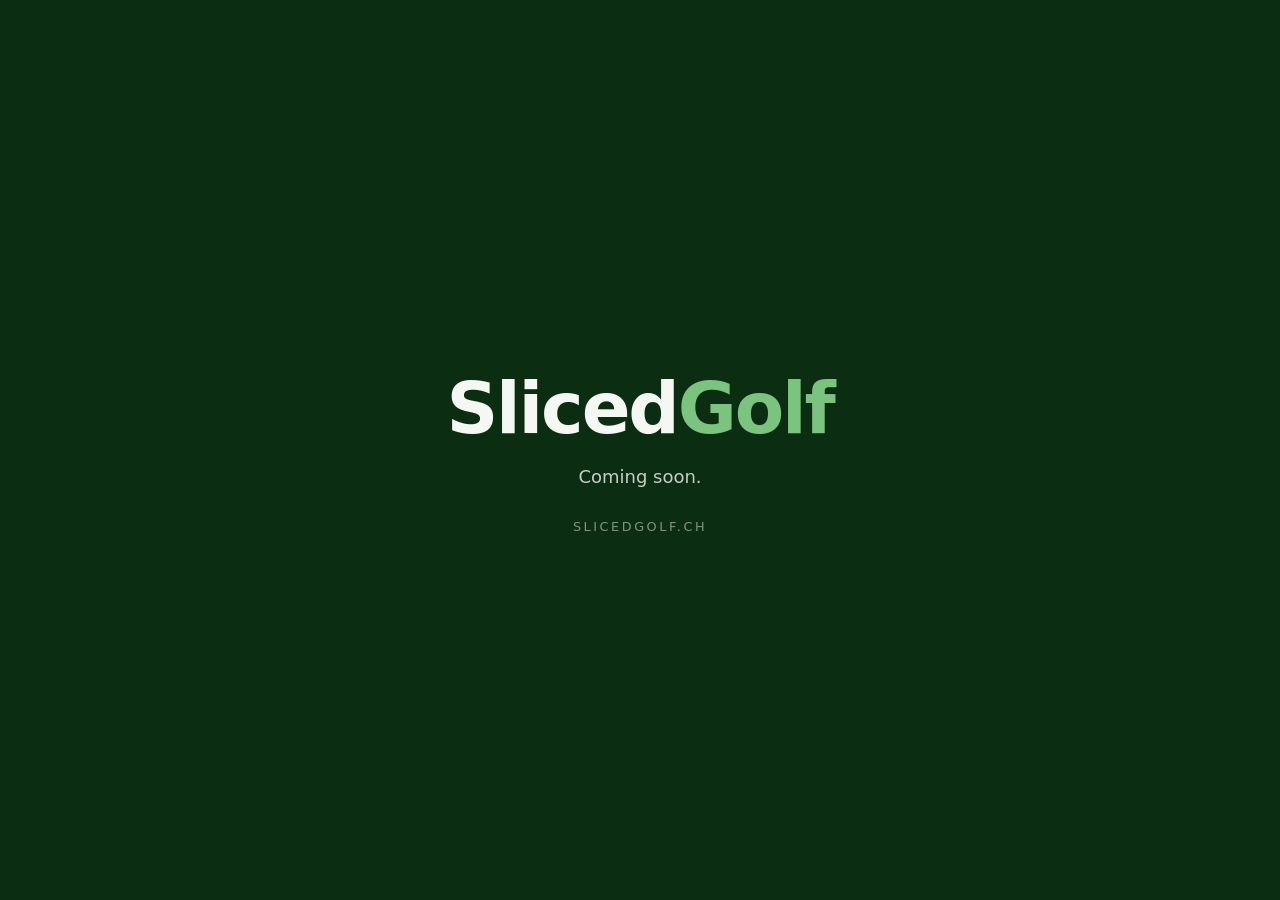
==== index.html @ 5f161f59 "Add initial landing page" ====
<!doctype html>
<html lang="en">
<head>
  <meta charset="utf-8" />
  <meta name="viewport" content="width=device-width, initial-scale=1" />
  <title>SlicedGolf</title>
  <style>
    :root { color-scheme: light dark; }
    * { box-sizing: border-box; margin: 0; padding: 0; }
    body {
      min-height: 100vh;
      display: grid;
      place-items: center;
      font-family: system-ui, -apple-system, "Segoe UI", Roboto, sans-serif;
      background: #0b2e13;
      color: #f4f7f2;
      text-align: center;
      padding: 2rem;
    }
    .wrap { max-width: 32rem; }
    h1 { font-size: clamp(2.5rem, 8vw, 4.5rem); letter-spacing: -0.03em; }
    h1 span { color: #7bc47f; }
    p { margin-top: 1rem; font-size: 1.125rem; opacity: 0.8; }
    .tag { margin-top: 2rem; font-size: 0.8rem; text-transform: uppercase; letter-spacing: 0.2em; opacity: 0.5; }
  </style>
</head>
<body>
  <div class="wrap">
    <h1>Sliced<span>Golf</span></h1>
    <p>Coming soon.</p>
    <p class="tag">slicedgolf.ch</p>
  </div>
</body>
</html>
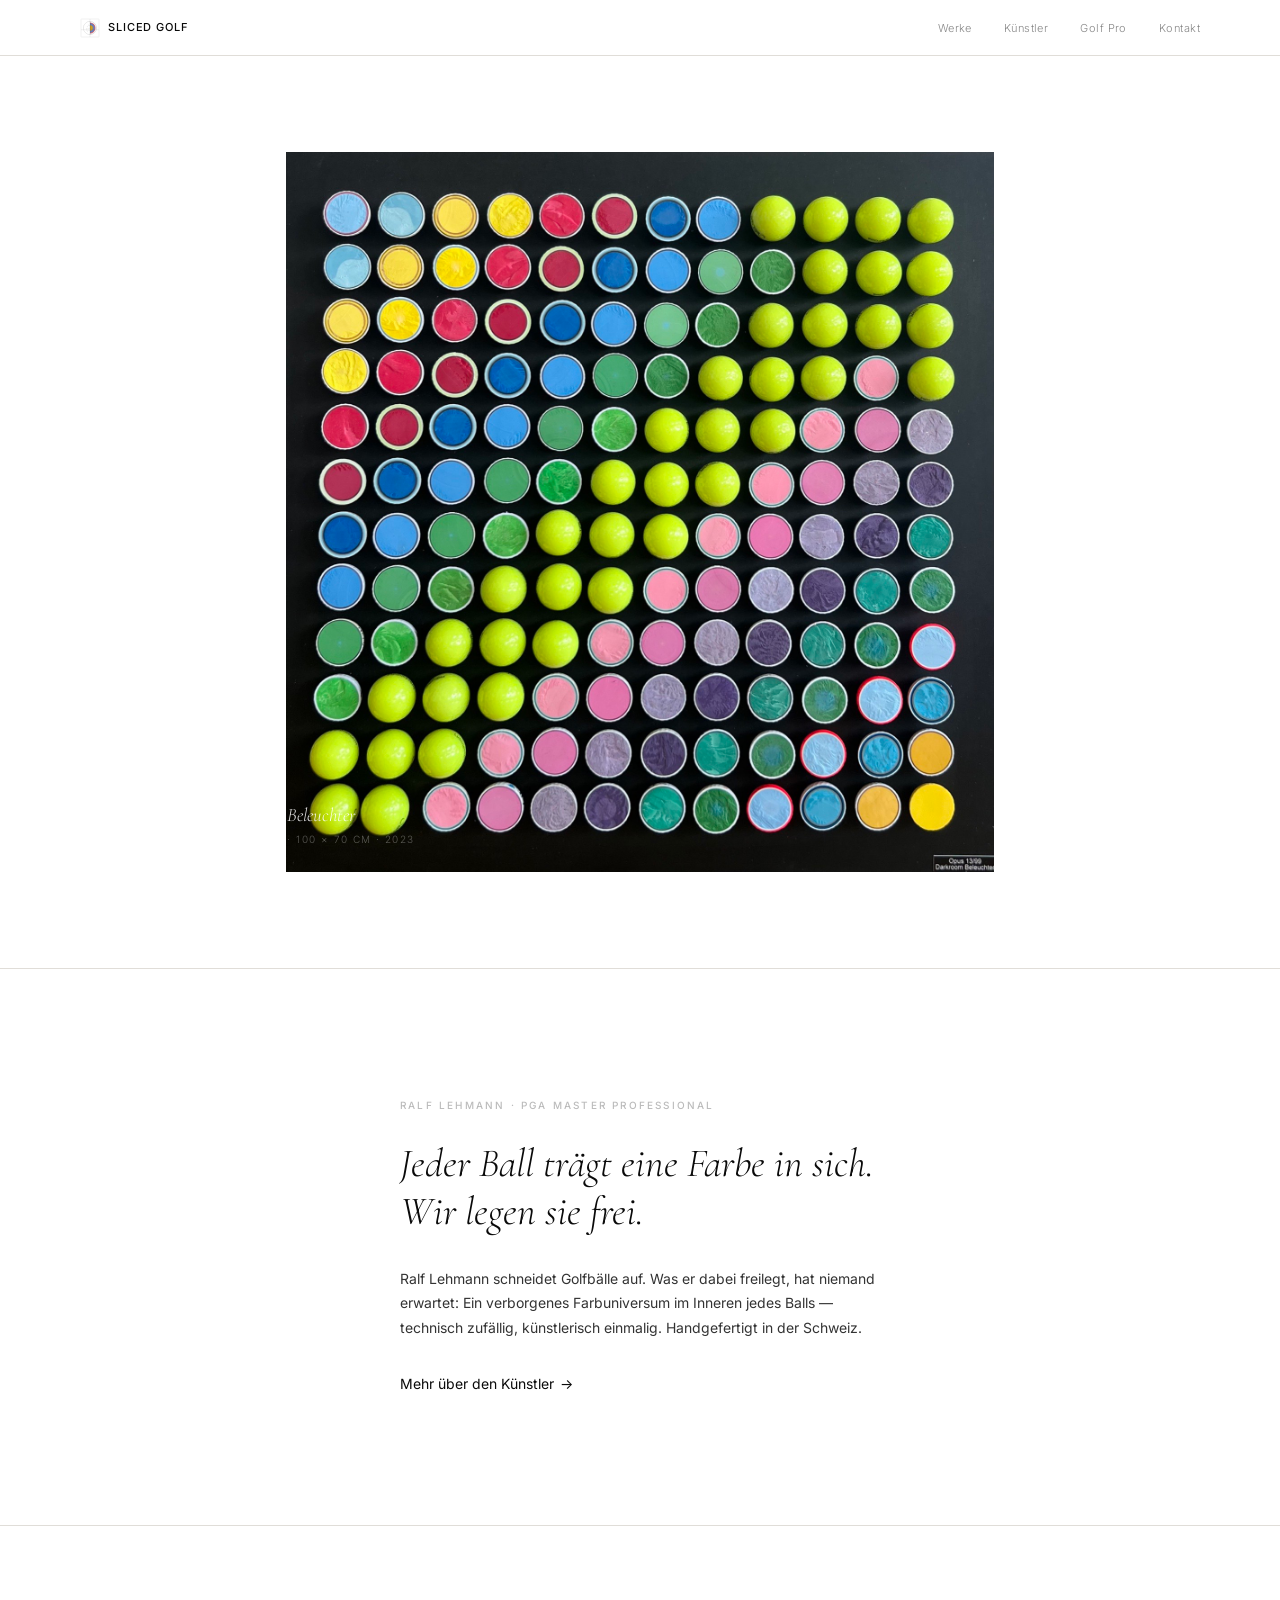
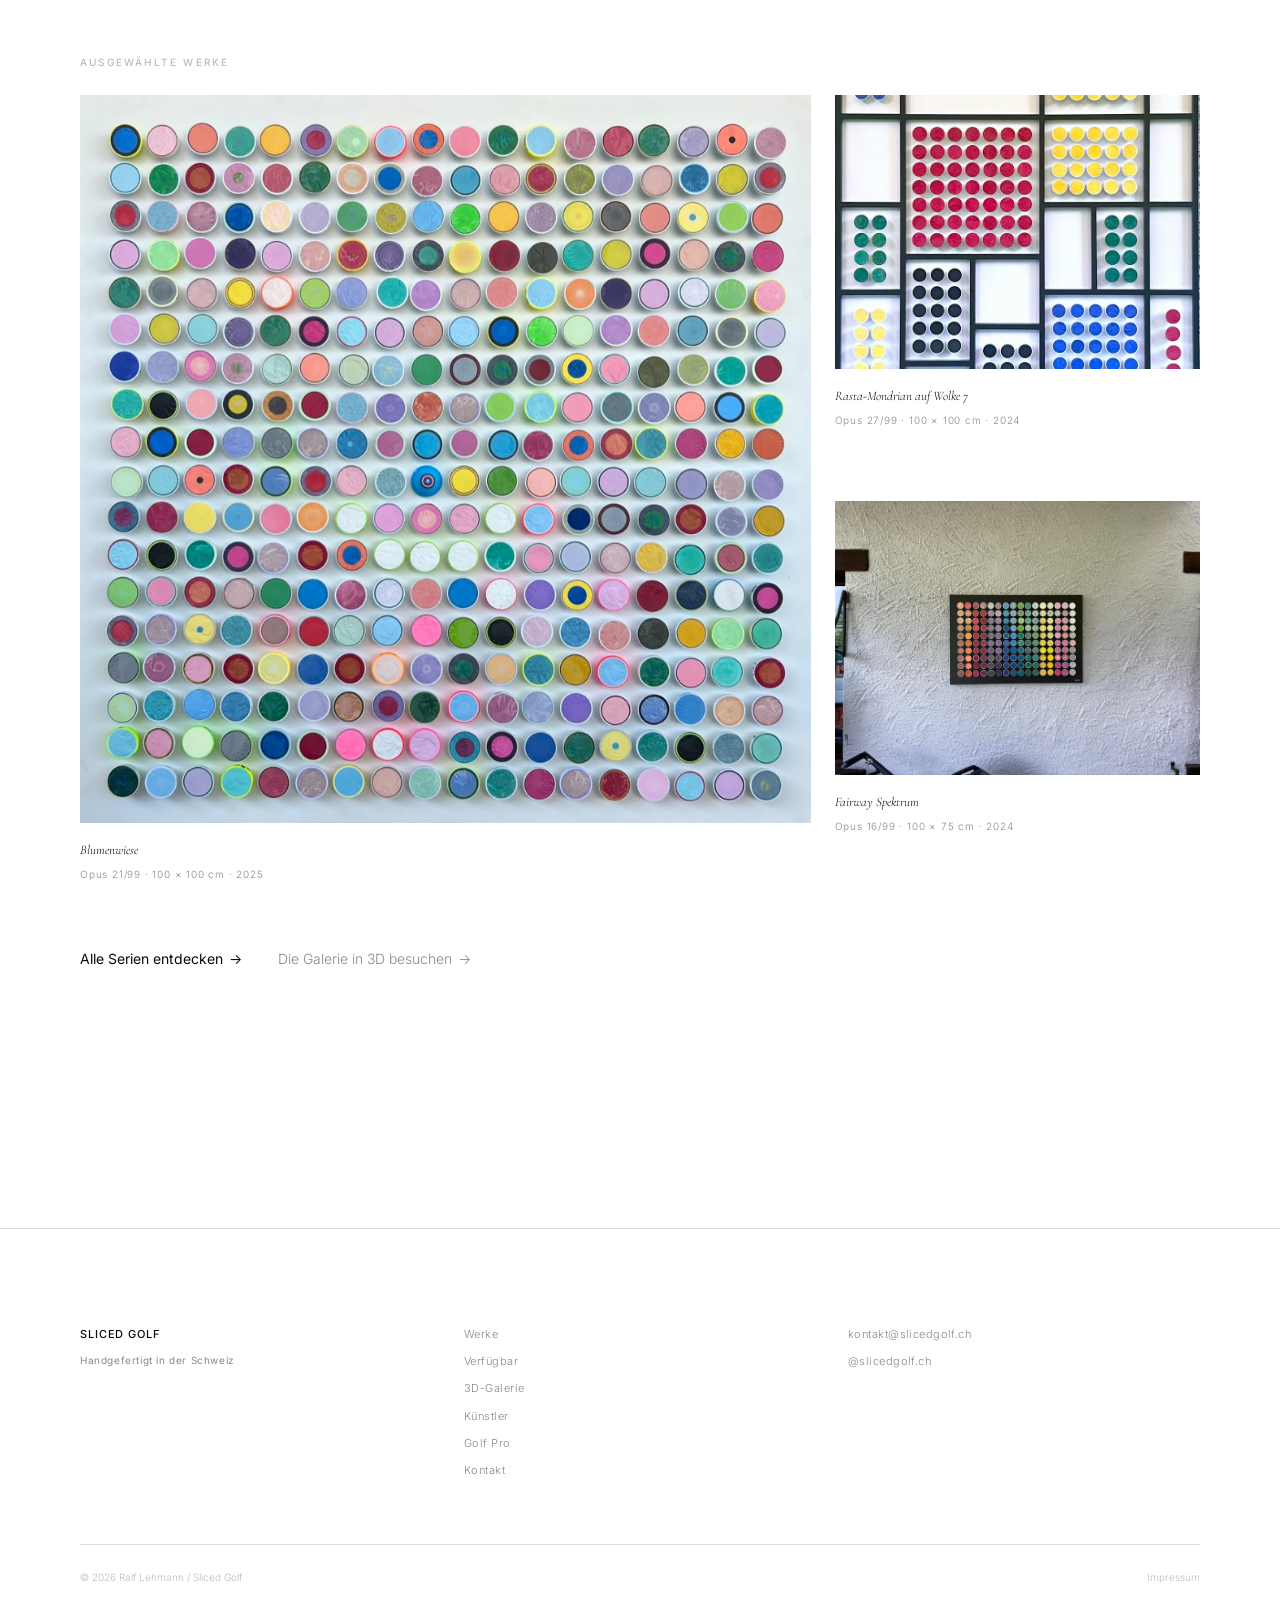
==== commit e8e05ad5: "Add virtuelle 3D-Galerie mit zwei Umgebungen Street-View-Navigation (Ziehen zum Umsehen, Bodenpunkte" ====
--- a/index.html
+++ b/index.html
@@ -1,34 +1,180 @@
-<!doctype html>
-<html lang="en">
+<!DOCTYPE html>
+<html lang="de">
 <head>
-  <meta charset="utf-8" />
-  <meta name="viewport" content="width=device-width, initial-scale=1" />
-  <title>SlicedGolf</title>
-  <style>
-    :root { color-scheme: light dark; }
-    * { box-sizing: border-box; margin: 0; padding: 0; }
-    body {
-      min-height: 100vh;
-      display: grid;
-      place-items: center;
-      font-family: system-ui, -apple-system, "Segoe UI", Roboto, sans-serif;
-      background: #0b2e13;
-      color: #f4f7f2;
-      text-align: center;
-      padding: 2rem;
-    }
-    .wrap { max-width: 32rem; }
-    h1 { font-size: clamp(2.5rem, 8vw, 4.5rem); letter-spacing: -0.03em; }
-    h1 span { color: #7bc47f; }
-    p { margin-top: 1rem; font-size: 1.125rem; opacity: 0.8; }
-    .tag { margin-top: 2rem; font-size: 0.8rem; text-transform: uppercase; letter-spacing: 0.2em; opacity: 0.5; }
-  </style>
+  <meta charset="UTF-8">
+  <meta name="viewport" content="width=device-width, initial-scale=1.0">
+  <title>Sliced Golf — Ralf Lehmann · Artist & PGA Master Professional</title>
+  <meta name="description" content="Kunstwerke aus dem Innern von Golfbällen. Handgefertigt in der Schweiz von PGA Master Professional Ralf Lehmann. Limitierte Editionen, Originalwerke.">
+  <meta property="og:title" content="Sliced Golf — Ralf Lehmann · Artist & PGA Master Professional">
+  <meta property="og:description" content="Kunstwerke aus dem Innern von Golfbällen. Handgefertigt in der Schweiz von PGA Master Professional Ralf Lehmann. Limitierte Editionen, Originalwerke.">
+  <meta property="og:image" content="https://slicedgolf.ch/og-image.jpg">
+  <meta property="og:type" content="website">
+  <meta property="og:url" content="https://slicedgolf.ch/">
+  <link rel="canonical" href="https://slicedgolf.ch/">
+  <link rel="icon" type="image/svg+xml" href="/favicon.svg">
+  <link rel="preconnect" href="https://fonts.googleapis.com">
+  <link rel="preconnect" href="https://fonts.gstatic.com" crossorigin>
+  <link href="https://fonts.googleapis.com/css2?family=Cormorant+Garamond:ital,wght@0,300;0,400;1,300;1,400&family=Inter:wght@300;400;500&display=swap" rel="stylesheet">
+  <link rel="stylesheet" href="/css/style.css">
+  <script src="/js/main.js" defer></script>
 </head>
 <body>
-  <div class="wrap">
-    <h1>Sliced<span>Golf</span></h1>
-    <p>Coming soon.</p>
-    <p class="tag">slicedgolf.ch</p>
+  <header class="site-header">
+    <nav class="site-nav">
+      <a href="/" class="nav-logo" aria-label="Sliced Golf — Startseite">
+        <svg xmlns="http://www.w3.org/2000/svg" viewBox="0 0 320 320" aria-hidden="true" focusable="false">
+        <defs>
+          <clipPath id="sg-clip"><path d="M160,56c-57.4,0-104,46.6-104,104s46.6,104,104,104V56Z"/></clipPath>
+        </defs>
+        <circle fill="#d0686f" cx="160" cy="160" r="88.1"/>
+        <circle fill="#687ebc" cx="160" cy="160" r="76"/>
+        <rect fill="none" stroke="#030402" stroke-miterlimit="10" x="16" y="16" width="288" height="288" rx="6" ry="6"/>
+        <circle fill="#cb9e23" cx="160" cy="160" r="44.8"/>
+        <circle fill="none" stroke="#030402" stroke-miterlimit="10" cx="160" cy="160" r="104"/>
+        <line fill="none" stroke="#030402" stroke-miterlimit="10" x1="160" y1="56" x2="160" y2="264"/>
+        <path fill="none" stroke="#030402" stroke-miterlimit="10" d="M160,56c57.4,0,104,46.6,104,104s-46.6,104-104,104"/>
+        <g>
+          <path fill="#fff" d="M160,56c-57.4,0-104,46.6-104,104s46.6,104,104,104V56Z"/>
+          <g clip-path="url(#sg-clip)">
+            <rect fill="#fff" stroke="#030402" stroke-miterlimit="10" x="128" y="108" width="10" height="10" rx="5"/>
+            <rect fill="#fff" stroke="#030402" stroke-miterlimit="10" x="144" y="120" width="10" height="10" rx="5"/>
+            <rect fill="#fff" stroke="#030402" stroke-miterlimit="10" x="112" y="132" width="10" height="10" rx="5"/>
+            <rect fill="#fff" stroke="#030402" stroke-miterlimit="10" x="100" y="168" width="10" height="10" rx="5"/>
+            <rect fill="#fff" stroke="#030402" stroke-miterlimit="10" x="124" y="168" width="10" height="10" rx="5"/>
+            <rect fill="#fff" stroke="#030402" stroke-miterlimit="10" x="144" y="160" width="10" height="10" rx="5"/>
+            <rect fill="#fff" stroke="#030402" stroke-miterlimit="10" x="116" y="204" width="10" height="10" rx="5"/>
+            <rect fill="#fff" stroke="#030402" stroke-miterlimit="10" x="140" y="196" width="10" height="10" rx="5"/>
+            <rect fill="#fff" stroke="#030402" stroke-miterlimit="10" x="104" y="188" width="10" height="10" rx="5"/>
+          </g>
+          <path fill="none" stroke="#030402" stroke-miterlimit="10" d="M160,56c-57.4,0-104,46.6-104,104s46.6,104,104,104V56Z"/>
+        </g>
+        <line fill="none" stroke="#030402" stroke-miterlimit="10" x1="16" y1="188" x2="304" y2="188"/>
+        <line fill="none" stroke="#030402" stroke-miterlimit="10" x1="160" y1="16" x2="160" y2="304"/>
+      </svg>
+        <span class="nav-wordmark">SLICED GOLF</span>
+      </a>
+      <ul class="nav-links">
+        <li><a href="/werke/">Werke</a></li>
+        <li><a href="/kuenstler/">Künstler</a></li>
+        <li><a href="/golf-pro/">Golf Pro</a></li>
+        <li><a href="/kontakt/">Kontakt</a></li>
+      </ul>
+      <button class="nav-burger" aria-label="Navigation öffnen" aria-expanded="false">
+        <span></span><span></span>
+      </button>
+    </nav>
+  </header>
+  <div class="nav-overlay" aria-hidden="true" role="dialog" aria-label="Navigation">
+    <button class="nav-overlay-close" aria-label="Navigation schliessen">✕</button>
+    <ul class="nav-overlay-links">
+      <li><a href="/werke/">Werke</a></li>
+      <li><a href="/kuenstler/">Künstler</a></li>
+      <li><a href="/golf-pro/">Golf Pro</a></li>
+      <li><a href="/kontakt/">Kontakt</a></li>
+    </ul>
   </div>
+  <main>
+    <section class="hero" aria-label="Featured Artwork">
+      <div class="hero-stage">
+        <figure class="hero-artwork">
+          <img src="/images/artworks/darkroom-beleuchter.jpg" alt="Darkroom Beleuchter — Ralf Lehmann, Opus 13/99, 2023" width="1574" height="1600" loading="eager" fetchpriority="high">
+          <figcaption class="hero-caption">
+            <span class="hero-caption-title">Darkroom Beleuchter</span>
+            <span class="hero-caption-meta">OPUS 13/99 · 100 × 70 CM · 2023</span>
+          </figcaption>
+        </figure>
+      </div>
+    </section>
+
+    <section class="statement" aria-label="Artist Statement">
+      <div class="statement-inner">
+        <span class="section-label">Ralf Lehmann · PGA Master Professional</span>
+        <h1 class="statement-tagline">
+          Jeder Ball trägt eine Farbe in sich.<br>Wir legen sie frei.
+        </h1>
+        <p class="statement-body">
+          Ralf Lehmann schneidet Golfbälle auf. Was er dabei freilegt, hat niemand
+          erwartet: Ein verborgenes Farbuniversum im Inneren jedes Balls — technisch
+          zufällig, künstlerisch einmalig. Handgefertigt in der Schweiz.
+        </p>
+        <a href="/kuenstler/" class="text-link">
+          Mehr über den Künstler <span aria-hidden="true">→</span>
+        </a>
+      </div>
+    </section>
+
+    <section class="preview" aria-label="Ausgewählte Werke">
+      <div class="preview-inner">
+        <span class="section-label">Ausgewählte Werke</span>
+        <div class="preview-grid">
+          <article class="preview-item preview-item--large">
+          <a href="/werke/blumenwiese/" class="preview-link">
+            <div class="preview-img-wrap">
+              <img src="/images/artworks/blumenwiese-thumb.jpg" alt="Blumenwiese — Ralf Lehmann, Opus 21/99" loading="lazy" width="900" height="897">
+            </div>
+            <div class="preview-info">
+              <h3 class="preview-title">Blumenwiese</h3>
+              <p class="preview-meta">Opus 21/99 · 100 × 100 cm · 2025</p>
+            </div>
+          </a>
+        </article>
+          <article class="preview-item preview-item--small">
+          <a href="/werke/rasta-mondrian-auf-wolke-7/" class="preview-link">
+            <div class="preview-img-wrap">
+              <img src="/images/artworks/rasta-mondrian-auf-wolke-7-thumb.jpg" alt="Rasta-Mondrian auf Wolke 7 — Ralf Lehmann, Opus 27/99" loading="lazy" width="799" height="800">
+            </div>
+            <div class="preview-info">
+              <h3 class="preview-title">Rasta-Mondrian auf Wolke 7</h3>
+              <p class="preview-meta">Opus 27/99 · 100 × 100 cm · 2024</p>
+            </div>
+          </a>
+        </article>
+          <article class="preview-item preview-item--medium">
+          <a href="/werke/fairway-spektrum/" class="preview-link">
+            <div class="preview-img-wrap">
+              <img src="/images/artworks/fairway-spektrum-thumb.jpg" alt="Fairway Spektrum — Ralf Lehmann, Opus 16/99" loading="lazy" width="800" height="600">
+            </div>
+            <div class="preview-info">
+              <h3 class="preview-title">Fairway Spektrum</h3>
+              <p class="preview-meta">Opus 16/99 · 100 × 75 cm · 2024</p>
+            </div>
+          </a>
+        </article>
+        </div>
+        <div class="preview-cta">
+          <a href="/werke/" class="text-link">
+            Alle Serien entdecken <span aria-hidden="true">→</span>
+          </a>
+          <a href="/galerie-3d/" class="text-link text-link--secondary" style="margin-left: 32px;">
+            Die Galerie in 3D besuchen <span aria-hidden="true">→</span>
+          </a>
+        </div>
+      </div>
+    </section>
+  </main>
+  <footer class="site-footer">
+    <div class="footer-inner">
+      <div class="footer-left">
+        <a href="/" class="footer-logo">SLICED GOLF</a>
+        <p class="footer-tagline">Handgefertigt in der Schweiz</p>
+      </div>
+      <nav class="footer-nav" aria-label="Footer-Navigation">
+        <a href="/werke/">Werke</a>
+        <a href="/werke/?filter=verfuegbar">Verfügbar</a>
+        <a href="/galerie-3d/">3D-Galerie</a>
+        <a href="/kuenstler/">Künstler</a>
+        <a href="/golf-pro/">Golf Pro</a>
+        <a href="/kontakt/">Kontakt</a>
+      </nav>
+      <div class="footer-contact">
+        <a href="mailto:kontakt@slicedgolf.ch">kontakt@slicedgolf.ch</a>
+        <a href="https://instagram.com/slicedgolf.ch" target="_blank" rel="noopener noreferrer">@slicedgolf.ch</a>
+      </div>
+    </div>
+    <div class="footer-bottom">
+      <span>© 2026 Ralf Lehmann / Sliced Golf</span>
+      <a href="/impressum/">Impressum</a>
+    </div>
+  </footer>
 </body>
-</html>
+</html>
--- a/css/style.css
+++ b/css/style.css
@@ -0,0 +1,1482 @@
+/* ══════════════════════════════════════════════════════════
+   SLICED GOLF — slicedgolf.ch
+   Implementiert nach SLICEDGOLF_Claude-Design-Brief_v1.md
+   und CI/CD Styleguide v1.1. Interface monochrom — die Kunst
+   ist die einzige Farbquelle.
+   ══════════════════════════════════════════════════════════ */
+
+:root {
+  /* ── Farben ─────────────────────────────────────── */
+  --color-depth:       #0A0A0A;
+  --color-dark:        #1A1A1A;
+  --color-board:       #111111;
+  --color-slate:       #333333;
+  --color-caption:     #888888;
+  --color-label:       #BBBBBB;
+  --color-line:        #E0DDD8;
+  --color-wall:        #F5F4F2;
+  --color-white:       #FFFFFF;
+
+  /* ── Schriften ───────────────────────────────────── */
+  --font-identity:     'Cormorant Garamond', Georgia, serif;
+  --font-functional:   'Inter', -apple-system, BlinkMacSystemFont,
+                       'Helvetica Neue', sans-serif;
+
+  /* ── Typografische Abstufung ─────────────────────── */
+  --text-display:      clamp(48px, 6vw, 80px);
+  --text-title:        clamp(24px, 3.5vw, 40px);
+  --text-artist:       clamp(20px, 2.5vw, 28px);
+  --text-label:        10px;
+  --text-nav:          11px;
+  --text-body:         14px;
+  --text-artwork:      clamp(11px, 1.2vw, 13px);
+  --text-caption:      10px;
+
+  /* ── Abstände ────────────────────────────────────── */
+  --space-micro:       4px;
+  --space-xs:          8px;
+  --space-sm:          16px;
+  --space-md:          24px;
+  --space-lg:          32px;
+  --space-xl:          48px;
+  --space-2xl:         64px;
+  --space-3xl:         96px;
+  --space-4xl:         128px;
+
+  /* ── Übergänge ───────────────────────────────────── */
+  --transition-fast:   150ms ease;
+  --transition-mid:    300ms ease;
+  --transition-slow:   500ms ease;
+  --transition-reveal: 400ms cubic-bezier(0.25, 0.46, 0.45, 0.94);
+
+  /* ── Grid ────────────────────────────────────────── */
+  --grid-outer:        80px;
+  --grid-outer-tab:    40px;
+  --grid-outer-mob:    20px;
+  --grid-gutter:       24px;
+  --content-max:       1440px;
+  --text-max:          680px;
+  --statement-max:     480px;
+}
+
+/* ── Basis ─────────────────────────────────────────── */
+
+*, *::before, *::after {
+  box-sizing: border-box;
+  margin: 0;
+  padding: 0;
+}
+
+html {
+  font-size: 16px;
+  -webkit-font-smoothing: antialiased;
+  -moz-osx-font-smoothing: grayscale;
+  text-rendering: optimizeLegibility;
+}
+
+body {
+  background-color: var(--color-white);
+  color: var(--color-depth);
+  font-family: var(--font-functional);
+  font-weight: 400;
+  font-size: var(--text-body);
+  line-height: 1.75;
+}
+
+img {
+  display: block;
+  width: 100%;
+  height: auto;
+  object-fit: cover;
+}
+
+a {
+  color: inherit;
+  text-decoration: none;
+}
+
+:focus-visible {
+  outline: 1.5px solid var(--color-depth);
+  outline-offset: 3px;
+}
+:focus:not(:focus-visible) {
+  outline: none;
+}
+
+/* ── B.1 Navigation ────────────────────────────────── */
+
+.site-header {
+  position: sticky;
+  top: 0;
+  z-index: 100;
+  background: var(--color-white);
+  border-bottom: 0.5px solid var(--color-line);
+  height: 56px;
+}
+
+.site-nav {
+  display: flex;
+  align-items: center;
+  justify-content: space-between;
+  height: 100%;
+  max-width: var(--content-max);
+  margin: 0 auto;
+  padding: 0 var(--grid-outer);
+}
+
+.nav-logo {
+  display: flex;
+  align-items: center;
+  gap: var(--space-xs);
+}
+
+.nav-logo svg {
+  height: 20px;
+  width: auto;
+}
+
+.nav-wordmark {
+  font-family: var(--font-functional);
+  font-weight: 500;
+  font-size: var(--text-nav);
+  letter-spacing: 0.08em;
+  color: var(--color-depth);
+}
+
+.nav-links {
+  display: flex;
+  gap: var(--space-lg);
+  list-style: none;
+}
+
+.nav-links a {
+  font-family: var(--font-functional);
+  font-weight: 300;
+  font-size: var(--text-nav);
+  letter-spacing: 0.04em;
+  color: var(--color-caption);
+  transition: color var(--transition-fast);
+  position: relative;
+}
+
+.nav-links a:hover {
+  color: var(--color-depth);
+}
+
+.nav-links a[aria-current="page"] {
+  color: var(--color-depth);
+}
+.nav-links a[aria-current="page"]::after {
+  content: '';
+  position: absolute;
+  bottom: -2px;
+  left: 0;
+  right: 0;
+  height: 1px;
+  background: var(--color-depth);
+}
+
+.nav-burger {
+  display: none;
+  flex-direction: column;
+  gap: 5px;
+  background: none;
+  border: none;
+  cursor: pointer;
+  padding: var(--space-xs);
+}
+.nav-burger span {
+  display: block;
+  width: 22px;
+  height: 1px;
+  background: var(--color-depth);
+  transition: transform var(--transition-mid),
+              opacity var(--transition-mid);
+}
+
+@media (max-width: 767px) {
+  .site-nav {
+    padding: 0 var(--grid-outer-mob);
+    height: 48px;
+  }
+  .site-header {
+    height: 48px;
+  }
+  .nav-links {
+    display: none;
+  }
+  .nav-burger {
+    display: flex;
+  }
+}
+
+/* Mobile Overlay — Wandweiss, KEIN Schwarz */
+.nav-overlay {
+  position: fixed;
+  inset: 0;
+  z-index: 200;
+  background: var(--color-wall);
+  display: flex;
+  flex-direction: column;
+  align-items: center;
+  justify-content: center;
+  opacity: 0;
+  pointer-events: none;
+  transition: opacity var(--transition-mid);
+}
+.nav-overlay.is-open {
+  opacity: 1;
+  pointer-events: all;
+}
+
+.nav-overlay-close {
+  position: absolute;
+  top: var(--space-lg);
+  right: var(--grid-outer-mob);
+  font-family: var(--font-functional);
+  font-weight: 300;
+  font-size: 20px;
+  color: var(--color-depth);
+  background: none;
+  border: none;
+  cursor: pointer;
+  line-height: 1;
+}
+
+.nav-overlay-links {
+  list-style: none;
+  text-align: center;
+  display: flex;
+  flex-direction: column;
+  gap: var(--space-lg);
+}
+
+/* Inter, nicht Cormorant Garamond — das Interface flüstert auch hier */
+.nav-overlay-links a {
+  font-family: var(--font-functional);
+  font-weight: 500;
+  font-size: 18px;
+  letter-spacing: 0.08em;
+  text-transform: uppercase;
+  color: var(--color-depth);
+  transition: color var(--transition-fast);
+}
+.nav-overlay-links a:hover {
+  color: var(--color-caption);
+}
+
+/* ── B.2 Footer ────────────────────────────────────── */
+
+.site-footer {
+  border-top: 0.5px solid var(--color-line);
+  padding: var(--space-3xl) var(--grid-outer) var(--space-xl);
+  margin-top: var(--space-4xl);
+}
+
+.footer-inner {
+  display: grid;
+  grid-template-columns: 1fr 1fr 1fr;
+  gap: var(--space-lg);
+  max-width: var(--content-max);
+  margin: 0 auto var(--space-2xl);
+}
+
+.footer-logo {
+  font-family: var(--font-functional);
+  font-weight: 500;
+  font-size: 11px;
+  letter-spacing: 0.08em;
+  color: var(--color-depth);
+  display: block;
+  margin-bottom: var(--space-xs);
+}
+
+.footer-tagline {
+  font-family: var(--font-functional);
+  font-size: var(--text-caption);
+  color: var(--color-caption);
+  letter-spacing: 0.06em;
+}
+
+.footer-nav {
+  display: flex;
+  flex-direction: column;
+  gap: var(--space-xs);
+}
+
+.footer-nav a,
+.footer-contact a {
+  font-family: var(--font-functional);
+  font-weight: 300;
+  font-size: 11px;
+  letter-spacing: 0.04em;
+  color: var(--color-caption);
+  transition: color var(--transition-fast);
+}
+
+.footer-nav a:hover,
+.footer-contact a:hover {
+  color: var(--color-depth);
+}
+
+.footer-contact {
+  display: flex;
+  flex-direction: column;
+  gap: var(--space-xs);
+}
+
+.footer-bottom {
+  max-width: var(--content-max);
+  margin: 0 auto;
+  display: flex;
+  justify-content: space-between;
+  border-top: 0.5px solid var(--color-line);
+  padding-top: var(--space-md);
+  font-size: var(--text-caption);
+  color: var(--color-label);
+  font-family: var(--font-functional);
+  font-weight: 300;
+}
+
+@media (max-width: 767px) {
+  .site-footer {
+    padding: var(--space-2xl) var(--grid-outer-mob) var(--space-xl);
+  }
+  .footer-inner {
+    grid-template-columns: 1fr;
+    gap: var(--space-xl);
+  }
+}
+
+/* ── B.3 Ghost Button ──────────────────────────────── */
+
+.btn-ghost {
+  display: inline-block;
+  padding: 11px 32px;
+  border: 1px solid var(--color-depth);
+  background: transparent;
+  color: var(--color-depth);
+  font-family: var(--font-functional);
+  font-size: 11px;
+  font-weight: 500;
+  letter-spacing: 0.08em;
+  text-transform: uppercase;
+  border-radius: 0;
+  cursor: pointer;
+  transition: background var(--transition-mid),
+              color var(--transition-mid);
+}
+.btn-ghost:hover {
+  background: var(--color-depth);
+  color: var(--color-white);
+}
+
+.btn-ghost--light {
+  border-color: rgba(255,255,255,0.6);
+  color: var(--color-white);
+}
+.btn-ghost--light:hover {
+  background: rgba(255,255,255,0.08);
+}
+
+/* ── B.4 Abschnitt-Label ───────────────────────────── */
+
+.section-label {
+  font-family: var(--font-functional);
+  font-weight: 500;
+  font-size: var(--text-label);
+  letter-spacing: 0.22em;
+  text-transform: uppercase;
+  color: var(--color-label);
+  display: block;
+  margin-bottom: var(--space-md);
+}
+
+/* ── B.5 Textlink mit Pfeil ────────────────────────── */
+
+.text-link {
+  font-family: var(--font-functional);
+  font-weight: 400;
+  font-size: var(--text-body);
+  color: var(--color-depth);
+  display: inline-flex;
+  align-items: center;
+  gap: 6px;
+  transition: gap var(--transition-fast),
+              color var(--transition-fast);
+}
+.text-link:hover {
+  gap: 10px;
+}
+
+.text-link--secondary {
+  font-weight: 300;
+  color: var(--color-caption);
+}
+.text-link--secondary:hover {
+  color: var(--color-depth);
+}
+
+/* ── C.2 Hero ──────────────────────────────────────── */
+
+.hero {
+  background: var(--color-white);
+  padding: var(--space-3xl) var(--grid-outer);
+}
+
+.hero-stage {
+  max-width: var(--content-max);
+  margin: 0 auto;
+  display: flex;
+  justify-content: center;
+}
+
+.hero-artwork {
+  position: relative;
+  max-width: min(900px, 100%);
+  max-height: 80vh;
+  width: 100%;
+}
+
+.hero-artwork img {
+  width: 100%;
+  height: 100%;
+  max-height: 80vh;
+  object-fit: contain; /* contain — NICHT cover. Das Verhältnis bleibt erhalten. */
+  object-position: center;
+}
+
+.hero-caption {
+  position: absolute;
+  bottom: var(--space-md);
+  left: var(--space-md);
+  display: flex;
+  flex-direction: column;
+  gap: 4px;
+}
+
+.hero-caption-title {
+  font-family: var(--font-identity);
+  font-style: italic;
+  font-weight: 300;
+  font-size: 19px;
+  color: rgba(255, 255, 255, 0.88);
+  line-height: 1.2;
+}
+
+.hero-caption-meta {
+  font-family: var(--font-functional);
+  font-weight: 300;
+  font-size: var(--text-caption);
+  letter-spacing: 0.14em;
+  text-transform: uppercase;
+  color: rgba(255, 255, 255, 0.32);
+}
+
+@media (max-width: 767px) {
+  .hero {
+    padding: var(--space-xl) var(--grid-outer-mob);
+  }
+  .hero-caption-title {
+    font-size: 15px;
+  }
+}
+
+/* ── C.3 Artist Statement ──────────────────────────── */
+
+.statement {
+  padding: var(--space-4xl) var(--grid-outer);
+  border-top: 0.5px solid var(--color-line);
+}
+
+.statement-inner {
+  max-width: var(--statement-max);
+  margin: 0 auto;
+}
+
+.statement-tagline {
+  font-family: var(--font-identity);
+  font-style: italic;
+  font-weight: 300;
+  font-size: var(--text-title);
+  line-height: 1.2;
+  color: var(--color-depth);
+  margin-bottom: var(--space-lg);
+}
+
+.statement-body {
+  font-family: var(--font-functional);
+  font-weight: 400;
+  font-size: var(--text-body);
+  line-height: 1.75;
+  color: var(--color-slate);
+  max-width: var(--text-max);
+  margin-bottom: var(--space-lg);
+}
+
+@media (max-width: 767px) {
+  .statement {
+    padding: var(--space-2xl) var(--grid-outer-mob);
+  }
+}
+
+/* ── C.4 Kuratierte Werk-Vorschau ──────────────────── */
+
+.preview {
+  padding: var(--space-4xl) var(--grid-outer);
+  border-top: 0.5px solid var(--color-line);
+}
+
+.preview-inner {
+  max-width: var(--content-max);
+  margin: 0 auto;
+}
+
+.preview-grid {
+  display: grid;
+  grid-template-columns: 2fr 1fr;
+  grid-template-rows: auto auto;
+  gap: var(--space-md);
+  margin-bottom: var(--space-2xl);
+}
+
+.preview-item--large {
+  grid-row: 1 / 3;
+}
+
+.preview-item--small  { grid-row: 1; }
+.preview-item--medium { grid-row: 2; }
+
+.preview-link {
+  display: block;
+}
+
+.preview-img-wrap {
+  overflow: hidden;
+  background: var(--color-wall);
+  margin-bottom: var(--space-sm);
+}
+
+.preview-img-wrap img {
+  width: 100%;
+  aspect-ratio: 4 / 3;
+  object-fit: cover;
+  transition: transform var(--transition-slow);
+}
+
+.preview-item--large .preview-img-wrap img {
+  height: 100%;
+  aspect-ratio: auto;
+}
+
+.preview-item--large .preview-img-wrap {
+  height: calc(100% - 44px);
+}
+
+.preview-link:hover .preview-img-wrap img {
+  transform: scale(1.02);
+}
+
+.preview-title {
+  font-family: var(--font-identity);
+  font-style: italic;
+  font-weight: 300;
+  font-size: var(--text-artwork);
+  color: var(--color-depth);
+  margin-bottom: var(--space-micro);
+}
+
+.preview-meta {
+  font-family: var(--font-functional);
+  font-weight: 300;
+  font-size: var(--text-caption);
+  letter-spacing: 0.08em;
+  color: var(--color-caption);
+}
+
+.preview-cta {
+  margin-top: var(--space-xl);
+}
+
+@media (max-width: 767px) {
+  .preview {
+    padding: var(--space-2xl) var(--grid-outer-mob);
+  }
+  .preview-grid {
+    grid-template-columns: 1fr;
+    grid-template-rows: auto;
+  }
+  .preview-item--large { grid-row: auto; }
+  .preview-item--large .preview-img-wrap {
+    height: auto;
+  }
+  .preview-item--large .preview-img-wrap img {
+    aspect-ratio: 4 / 3;
+  }
+}
+
+/* ── D.2 Galerie: Filter ───────────────────────────── */
+
+.gallery-filters {
+  padding: var(--space-xl) var(--grid-outer) var(--space-lg);
+  border-bottom: 0.5px solid var(--color-line);
+}
+
+.filters-inner {
+  max-width: var(--content-max);
+  margin: 0 auto;
+  display: flex;
+  gap: var(--space-md);
+}
+
+.filter-btn {
+  font-family: var(--font-functional);
+  font-weight: 300;
+  font-size: 11px;
+  letter-spacing: 0.08em;
+  color: var(--color-caption);
+  background: none;
+  border: none;
+  cursor: pointer;
+  padding: 0;
+  transition: color var(--transition-fast);
+}
+
+.filter-btn.is-active,
+.filter-btn:hover {
+  color: var(--color-depth);
+}
+
+.filter-btn.is-active {
+  border-bottom: 1px solid var(--color-depth);
+  padding-bottom: 1px;
+}
+
+@media (max-width: 767px) {
+  .gallery-filters {
+    padding: var(--space-lg) var(--grid-outer-mob) var(--space-sm);
+  }
+}
+
+/* ── D.3 Galerie-Grid (asymmetrisches 6er-Modul) ───── */
+
+.gallery-grid {
+  display: grid;
+  grid-template-columns: repeat(6, 1fr);
+  gap: var(--space-md);
+  max-width: var(--content-max);
+  margin: var(--space-2xl) auto;
+  padding: 0 var(--grid-outer);
+}
+
+.artwork-card:nth-child(6n + 1) { grid-column: span 4; }
+.artwork-card:nth-child(6n + 2) { grid-column: span 2; }
+.artwork-card:nth-child(6n + 3) { grid-column: span 2; }
+.artwork-card:nth-child(6n + 4) { grid-column: span 4; }
+.artwork-card:nth-child(6n + 5) { grid-column: span 3; }
+.artwork-card:nth-child(6n + 6) { grid-column: span 3; }
+
+.artwork-card-link {
+  display: block;
+}
+
+.artwork-card-visual {
+  position: relative;
+  overflow: hidden;
+  background: var(--color-wall);
+  aspect-ratio: 4 / 3;
+}
+
+.artwork-card-visual img {
+  width: 100%;
+  height: 100%;
+  object-fit: cover;
+  transition: transform 600ms cubic-bezier(0.25, 0.46, 0.45, 0.94);
+}
+
+/* ── D.4 Hover-Enthüllung ──────────────────────────── */
+
+.artwork-card-info {
+  position: absolute;
+  bottom: 0;
+  left: 0;
+  right: 0;
+  padding: var(--space-md);
+  background: linear-gradient(
+    to top,
+    rgba(0, 0, 0, 0.60) 0%,
+    rgba(0, 0, 0, 0) 100%
+  );
+  opacity: 0;
+  transform: translateY(6px);
+  transition: opacity var(--transition-reveal),
+              transform var(--transition-reveal);
+}
+
+@media (hover: hover) {
+  .artwork-card-link:hover .artwork-card-visual img {
+    transform: scale(1.025);
+  }
+  .artwork-card-link:hover .artwork-card-info {
+    opacity: 1;
+    transform: translateY(0);
+  }
+}
+
+.artwork-card-title {
+  font-family: var(--font-identity);
+  font-style: italic;
+  font-weight: 300;
+  font-size: 14px;
+  color: rgba(255, 255, 255, 0.92);
+  margin-bottom: var(--space-micro);
+  line-height: 1.3;
+}
+
+.artwork-card-meta {
+  font-family: var(--font-functional);
+  font-weight: 300;
+  font-size: var(--text-caption);
+  letter-spacing: 0.10em;
+  text-transform: uppercase;
+  color: rgba(255, 255, 255, 0.40);
+}
+
+.artwork-card[data-status="verfuegbar"] .artwork-status {
+  color: rgba(255, 255, 255, 0.70);
+}
+.artwork-card[data-status="vergeben"] .artwork-status {
+  color: rgba(255, 255, 255, 0.28);
+  text-decoration: line-through;
+  text-decoration-color: rgba(255, 255, 255, 0.20);
+}
+
+/* Touch-Fallback: Info permanent sichtbar, stark zurückgenommen */
+@media (hover: none) {
+  .artwork-card-info {
+    opacity: 1;
+    transform: translateY(0);
+    background: linear-gradient(
+      to top,
+      rgba(0, 0, 0, 0.45) 0%,
+      rgba(0, 0, 0, 0) 80%
+    );
+    padding: var(--space-sm) var(--space-sm);
+  }
+  .artwork-card-title {
+    font-size: 12px;
+    color: rgba(255, 255, 255, 0.80);
+  }
+  .artwork-card-meta {
+    color: rgba(255, 255, 255, 0.35);
+    font-size: 9px;
+  }
+  .artwork-card-visual img {
+    transition: none;
+  }
+}
+
+/* ── D.7 Vergeben-Status ───────────────────────────── */
+
+.artwork-card[data-status="vergeben"] .artwork-card-visual {
+  filter: brightness(0.85);
+}
+
+/* ── D.5 Galerie-Grid responsive ───────────────────── */
+
+@media (min-width: 768px) and (max-width: 1279px) {
+  .gallery-grid {
+    grid-template-columns: repeat(4, 1fr);
+    padding: 0 var(--grid-outer-tab);
+  }
+  .artwork-card:nth-child(6n + 1) { grid-column: span 3; }
+  .artwork-card:nth-child(6n + 2) { grid-column: span 1; }
+  .artwork-card:nth-child(6n + 3) { grid-column: span 1; }
+  .artwork-card:nth-child(6n + 4) { grid-column: span 3; }
+  .artwork-card:nth-child(6n + 5) { grid-column: span 2; }
+  .artwork-card:nth-child(6n + 6) { grid-column: span 2; }
+}
+
+@media (max-width: 767px) {
+  .gallery-grid {
+    grid-template-columns: 1fr 1fr;
+    gap: var(--space-xs);
+    padding: 0 var(--grid-outer-mob);
+    margin-top: var(--space-xl);
+  }
+  .artwork-card { grid-column: span 1 !important; }
+}
+
+/* ── E.2 Einzelwerk: Zone 1 — Die Totale ───────────── */
+
+.detail-totale {
+  background: var(--color-board);
+  padding: var(--space-4xl) var(--grid-outer);
+  min-height: 80vh;
+  display: flex;
+  align-items: center;
+}
+
+.totale-inner {
+  max-width: var(--content-max);
+  margin: 0 auto;
+  width: 100%;
+  display: flex;
+  justify-content: center;
+}
+
+.totale-inner figure {
+  max-width: min(900px, 100%);
+}
+
+.totale-inner img {
+  max-height: 75vh;
+  width: auto;
+  max-width: 100%;
+  margin: 0 auto;
+  object-fit: contain;
+}
+
+@media (max-width: 767px) {
+  .detail-totale {
+    padding: var(--space-2xl) var(--grid-outer-mob);
+    min-height: 60vh;
+  }
+}
+
+/* ── E.3 Zone 2 — Die Dialog-Zone ──────────────────── */
+
+.detail-dialog {
+  padding: var(--space-4xl) var(--grid-outer);
+  background: var(--color-white);
+}
+
+.dialog-inner {
+  max-width: var(--content-max);
+  margin: 0 auto;
+  display: grid;
+  grid-template-columns: 1fr 1fr;
+  gap: var(--space-3xl);
+  align-items: start;
+}
+
+.dialog-image {
+  position: sticky;
+  top: calc(56px + var(--space-2xl));
+}
+
+.dialog-image img {
+  width: 100%;
+  object-fit: contain;
+}
+
+.dialog-title {
+  font-family: var(--font-identity);
+  font-style: italic;
+  font-weight: 300;
+  font-size: var(--text-artist);
+  color: var(--color-depth);
+  margin-bottom: var(--space-xl);
+  line-height: 1.2;
+}
+
+.dialog-data {
+  border-top: 0.5px solid var(--color-line);
+  margin-bottom: var(--space-xl);
+}
+
+.dialog-data-row {
+  display: grid;
+  grid-template-columns: 120px 1fr;
+  gap: var(--space-sm);
+  padding: var(--space-sm) 0;
+  border-bottom: 0.5px solid var(--color-line);
+}
+
+.dialog-data-row dt {
+  font-family: var(--font-functional);
+  font-weight: 300;
+  font-size: 11px;
+  letter-spacing: 0.06em;
+  color: var(--color-caption);
+}
+
+.dialog-data-row dd {
+  font-family: var(--font-functional);
+  font-weight: 400;
+  font-size: var(--text-body);
+  color: var(--color-depth);
+}
+
+.status-badge[data-status="verfuegbar"] {
+  color: var(--color-depth);
+}
+.status-badge[data-status="vergeben"] {
+  color: var(--color-caption);
+  font-style: italic;
+}
+
+.dialog-description {
+  font-family: var(--font-functional);
+  font-size: var(--text-body);
+  line-height: 1.75;
+  color: var(--color-slate);
+  max-width: 480px;
+  margin-bottom: var(--space-2xl);
+}
+
+.dialog-cta-intro {
+  font-family: var(--font-identity);
+  font-style: italic;
+  font-weight: 300;
+  font-size: 15px;
+  color: var(--color-slate);
+  line-height: 1.6;
+  margin-bottom: var(--space-xl);
+  max-width: 380px;
+}
+
+/* ── Formulare (Anfrage & Kontakt) ─────────────────── */
+
+.inquiry-form,
+.contact-form {
+  display: flex;
+  flex-direction: column;
+  gap: var(--space-md);
+}
+
+.contact-form {
+  gap: var(--space-lg);
+}
+
+.form-group {
+  display: flex;
+  flex-direction: column;
+  gap: var(--space-xs);
+}
+
+.form-group label {
+  font-family: var(--font-functional);
+  font-weight: 500;
+  font-size: var(--text-label);
+  letter-spacing: 0.14em;
+  text-transform: uppercase;
+  color: var(--color-label);
+}
+
+.form-group input,
+.form-group textarea {
+  font-family: var(--font-functional);
+  font-size: var(--text-body);
+  font-weight: 400;
+  color: var(--color-depth);
+  background: transparent;
+  border: none;
+  border-bottom: 0.5px solid var(--color-line);
+  padding: var(--space-xs) 0;
+  outline: none;
+  transition: border-color var(--transition-fast);
+  resize: none;
+  border-radius: 0;
+}
+
+.form-group input:focus,
+.form-group textarea:focus {
+  border-color: var(--color-depth);
+}
+
+.form-group select {
+  font-family: var(--font-functional);
+  font-size: var(--text-body);
+  color: var(--color-depth);
+  background: transparent;
+  border: none;
+  border-bottom: 0.5px solid var(--color-line);
+  padding: var(--space-xs) 0;
+  outline: none;
+  appearance: none;
+  cursor: pointer;
+  transition: border-color var(--transition-fast);
+  border-radius: 0;
+}
+.form-group select:focus {
+  border-color: var(--color-depth);
+}
+
+/* Honeypot — für Menschen unsichtbar */
+.form-hp {
+  position: absolute;
+  left: -9999px;
+  width: 1px;
+  height: 1px;
+  overflow: hidden;
+}
+
+.inquiry-form .btn-ghost,
+.contact-form .btn-ghost {
+  align-self: flex-start;
+}
+
+@media (max-width: 1023px) {
+  .dialog-inner {
+    grid-template-columns: 1fr;
+    gap: var(--space-2xl);
+  }
+  .dialog-image {
+    position: static;
+  }
+}
+@media (max-width: 767px) {
+  .detail-dialog {
+    padding: var(--space-2xl) var(--grid-outer-mob);
+  }
+}
+
+/* ── E.4 Zone 3 — Die Materialität ─────────────────── */
+
+.detail-material {
+  padding: var(--space-3xl) var(--grid-outer);
+  background: var(--color-wall);
+}
+
+.material-inner {
+  max-width: var(--content-max);
+  margin: 0 auto;
+}
+
+.material-grid {
+  display: grid;
+  grid-template-columns: repeat(3, 1fr);
+  gap: var(--space-sm);
+}
+
+.material-item img {
+  aspect-ratio: 1 / 1;
+  object-fit: cover;
+  height: auto;
+}
+
+@media (max-width: 767px) {
+  .detail-material { padding: var(--space-2xl) var(--grid-outer-mob); }
+  .material-grid { grid-template-columns: 1fr; gap: var(--space-xs); }
+}
+
+/* ── E.5 Zone 4 — Der Kontext ──────────────────────── */
+
+.detail-context {
+  padding: var(--space-3xl) var(--grid-outer);
+  background: var(--color-white);
+}
+
+.context-inner {
+  max-width: var(--content-max);
+  margin: 0 auto;
+}
+
+.context-figure img {
+  width: 100%;
+  max-height: 75vh;
+  object-fit: cover;
+  object-position: center;
+}
+
+.context-caption {
+  font-family: var(--font-functional);
+  font-weight: 300;
+  font-size: var(--text-caption);
+  color: var(--color-caption);
+  letter-spacing: 0.08em;
+  margin-top: var(--space-sm);
+}
+
+@media (max-width: 767px) {
+  .detail-context { padding: var(--space-2xl) var(--grid-outer-mob); }
+}
+
+/* ── E.6 Zone 6 — Weitere Werke ────────────────────── */
+
+.detail-more {
+  padding: var(--space-3xl) var(--grid-outer);
+  border-top: 0.5px solid var(--color-line);
+}
+
+.more-inner {
+  max-width: var(--content-max);
+  margin: 0 auto;
+}
+
+.more-grid {
+  display: grid;
+  grid-template-columns: repeat(3, 1fr);
+  gap: var(--space-md);
+  margin-bottom: var(--space-xl);
+}
+
+.more-grid .artwork-card {
+  grid-column: auto !important;
+}
+
+@media (max-width: 767px) {
+  .detail-more { padding: var(--space-2xl) var(--grid-outer-mob); }
+  .more-grid { grid-template-columns: 1fr; }
+}
+
+/* ── F Künstler ────────────────────────────────────── */
+
+.artist-portrait {
+  background: var(--color-wall);
+  padding: 0;
+}
+.portrait-figure img {
+  width: 100%;
+  max-height: 80vh;
+  object-fit: cover;
+  object-position: center top;
+}
+
+.artist-bio {
+  padding: var(--space-4xl) var(--grid-outer);
+}
+.bio-inner {
+  max-width: 600px;
+  margin: 0 auto;
+}
+.bio-name {
+  font-family: var(--font-identity);
+  font-style: italic;
+  font-weight: 300;
+  font-size: var(--text-title);
+  color: var(--color-depth);
+  margin-bottom: var(--space-xl);
+  line-height: 1.2;
+}
+.bio-text p {
+  font-family: var(--font-functional);
+  font-size: var(--text-body);
+  line-height: 1.75;
+  color: var(--color-slate);
+  margin-bottom: var(--space-md);
+}
+.bio-divider {
+  border: none;
+  border-top: 0.5px solid var(--color-line);
+  margin: var(--space-2xl) 0;
+}
+
+.credentials {
+  display: flex;
+  flex-direction: column;
+  gap: var(--space-sm);
+  margin-bottom: var(--space-2xl);
+}
+.credentials > div {
+  display: grid;
+  grid-template-columns: 160px 1fr;
+  gap: var(--space-sm);
+  padding-bottom: var(--space-sm);
+  border-bottom: 0.5px solid var(--color-line);
+}
+.credentials dt {
+  font-family: var(--font-functional);
+  font-weight: 300;
+  font-size: 11px;
+  color: var(--color-caption);
+}
+.credentials dd {
+  font-family: var(--font-functional);
+  font-size: var(--text-body);
+  color: var(--color-depth);
+}
+
+.artist-process {
+  padding: var(--space-3xl) var(--grid-outer);
+  background: var(--color-wall);
+}
+.process-inner {
+  max-width: var(--content-max);
+  margin: 0 auto;
+}
+.process-grid {
+  display: grid;
+  grid-template-columns: repeat(3, 1fr);
+  gap: var(--space-sm);
+  max-width: var(--content-max);
+  margin: 0 auto;
+}
+.process-grid img {
+  aspect-ratio: 4 / 3;
+  object-fit: cover;
+  height: auto;
+}
+
+@media (max-width: 767px) {
+  .artist-bio { padding: var(--space-2xl) var(--grid-outer-mob); }
+  .credentials > div { grid-template-columns: 1fr; gap: var(--space-micro); }
+  .process-grid { grid-template-columns: 1fr; }
+  .artist-process { padding: var(--space-2xl) var(--grid-outer-mob); }
+}
+
+/* ── G Golf Pro ────────────────────────────────────── */
+
+.golfpro-main {
+  padding: var(--space-4xl) var(--grid-outer);
+}
+
+.golfpro-inner {
+  max-width: var(--text-max);
+  margin: 0 auto;
+}
+
+.golfpro-intro {
+  font-family: var(--font-identity);
+  font-style: italic;
+  font-weight: 300;
+  font-size: clamp(18px, 2vw, 24px);
+  color: var(--color-depth);
+  margin-bottom: var(--space-2xl);
+  max-width: 560px;
+  line-height: 1.35;
+}
+
+.golfpro-body {
+  font-family: var(--font-functional);
+  font-size: var(--text-body);
+  line-height: 1.75;
+  color: var(--color-slate);
+}
+
+.golfpro-body p {
+  margin-bottom: var(--space-md);
+}
+
+.offer-grid {
+  display: grid;
+  grid-template-columns: repeat(auto-fit, minmax(280px, 1fr));
+  gap: var(--space-md);
+  margin: var(--space-2xl) 0;
+}
+
+.offer-card {
+  border-top: 1px solid var(--color-line);
+  padding-top: var(--space-md);
+}
+
+.offer-card-title {
+  font-family: var(--font-functional);
+  font-weight: 500;
+  font-size: 12px;
+  letter-spacing: 0.10em;
+  text-transform: uppercase;
+  color: var(--color-depth);
+  margin-bottom: var(--space-sm);
+}
+
+.offer-card-body {
+  font-family: var(--font-functional);
+  font-size: var(--text-body);
+  color: var(--color-slate);
+  line-height: 1.65;
+}
+
+.golfpro-cta {
+  margin: var(--space-2xl) 0;
+}
+
+.golfpro-note {
+  margin-top: var(--space-xl);
+}
+
+@media (max-width: 767px) {
+  .golfpro-main { padding: var(--space-2xl) var(--grid-outer-mob); }
+}
+
+/* ── H Kontakt ─────────────────────────────────────── */
+
+.contact-main {
+  min-height: calc(100vh - 56px);
+  display: flex;
+  align-items: center;
+  padding: var(--space-4xl) var(--grid-outer);
+}
+
+.contact-inner {
+  max-width: 480px;
+  width: 100%;
+  margin: 0 auto;
+}
+
+.contact-title {
+  font-family: var(--font-identity);
+  font-style: italic;
+  font-weight: 300;
+  font-size: var(--text-title);
+  color: var(--color-depth);
+  margin-bottom: var(--space-2xl);
+  line-height: 1.2;
+}
+
+.contact-body {
+  font-family: var(--font-functional);
+  font-size: var(--text-body);
+  line-height: 1.75;
+  color: var(--color-slate);
+  margin-bottom: var(--space-md);
+}
+
+@media (max-width: 767px) {
+  .contact-main { padding: var(--space-2xl) var(--grid-outer-mob); }
+}
+
+/* ── 3D-Galerie ────────────────────────────────────── */
+
+.g3d-main {
+  position: relative;
+  height: calc(100vh - 56px);
+  height: calc(100dvh - 56px);
+  overflow: hidden;
+}
+
+@media (max-width: 767px) {
+  .g3d-main {
+    height: calc(100vh - 48px);
+    height: calc(100dvh - 48px);
+  }
+}
+
+.g3d-stage,
+.g3d-stage canvas {
+  width: 100%;
+  height: 100%;
+  display: block;
+}
+
+.g3d-stage canvas {
+  cursor: grab;
+  touch-action: none;
+}
+
+.g3d-noscript {
+  padding: var(--space-2xl) var(--grid-outer-mob);
+  font-family: var(--font-functional);
+  color: var(--color-slate);
+}
+.g3d-noscript a {
+  text-decoration: underline;
+}
+
+.g3d-loading {
+  position: absolute;
+  inset: 0;
+  display: flex;
+  align-items: center;
+  justify-content: center;
+  background: var(--color-wall);
+  transition: opacity var(--transition-slow);
+}
+.g3d-loading.is-done {
+  opacity: 0;
+  pointer-events: none;
+}
+.g3d-loading .section-label {
+  margin-bottom: 0;
+}
+
+.g3d-hint {
+  position: absolute;
+  bottom: var(--space-md);
+  left: 50%;
+  transform: translateX(-50%);
+  font-family: var(--font-functional);
+  font-weight: 300;
+  font-size: 11px;
+  letter-spacing: 0.06em;
+  color: var(--color-caption);
+  background: rgba(255, 255, 255, 0.85);
+  padding: 8px 20px;
+  white-space: nowrap;
+  max-width: calc(100vw - 40px);
+  overflow: hidden;
+  text-overflow: ellipsis;
+  transition: opacity var(--transition-slow);
+}
+.g3d-hint.is-done {
+  opacity: 0;
+  pointer-events: none;
+}
+
+.g3d-themes {
+  position: absolute;
+  top: var(--space-sm);
+  right: var(--space-sm);
+  display: flex;
+  gap: var(--space-md);
+  background: rgba(255, 255, 255, 0.85);
+  padding: 10px 20px;
+}
+
+.g3d-info {
+  position: absolute;
+  bottom: var(--space-lg);
+  left: var(--space-lg);
+  max-width: 320px;
+  background: var(--color-white);
+  border: 0.5px solid var(--color-line);
+  padding: var(--space-md) var(--space-lg) var(--space-lg);
+  opacity: 0;
+  transform: translateY(8px);
+  pointer-events: none;
+  transition: opacity var(--transition-mid),
+              transform var(--transition-mid);
+}
+.g3d-info.is-visible {
+  opacity: 1;
+  transform: translateY(0);
+  pointer-events: all;
+}
+
+.g3d-info-close {
+  position: absolute;
+  top: var(--space-xs);
+  right: var(--space-sm);
+  font-family: var(--font-functional);
+  font-weight: 300;
+  font-size: 14px;
+  color: var(--color-caption);
+  background: none;
+  border: none;
+  cursor: pointer;
+  line-height: 1;
+  padding: 4px;
+}
+.g3d-info-close:hover {
+  color: var(--color-depth);
+}
+
+.g3d-info-title {
+  font-family: var(--font-identity);
+  font-style: italic;
+  font-weight: 300;
+  font-size: 19px;
+  color: var(--color-depth);
+  line-height: 1.2;
+  margin-bottom: var(--space-micro);
+  padding-right: var(--space-md);
+}
+
+.g3d-info-meta {
+  font-family: var(--font-functional);
+  font-weight: 300;
+  font-size: var(--text-caption);
+  letter-spacing: 0.10em;
+  color: var(--color-caption);
+  margin-bottom: var(--space-sm);
+}
+
+@media (max-width: 767px) {
+  .g3d-info {
+    left: var(--grid-outer-mob);
+    right: var(--grid-outer-mob);
+    bottom: var(--grid-outer-mob);
+    max-width: none;
+  }
+}
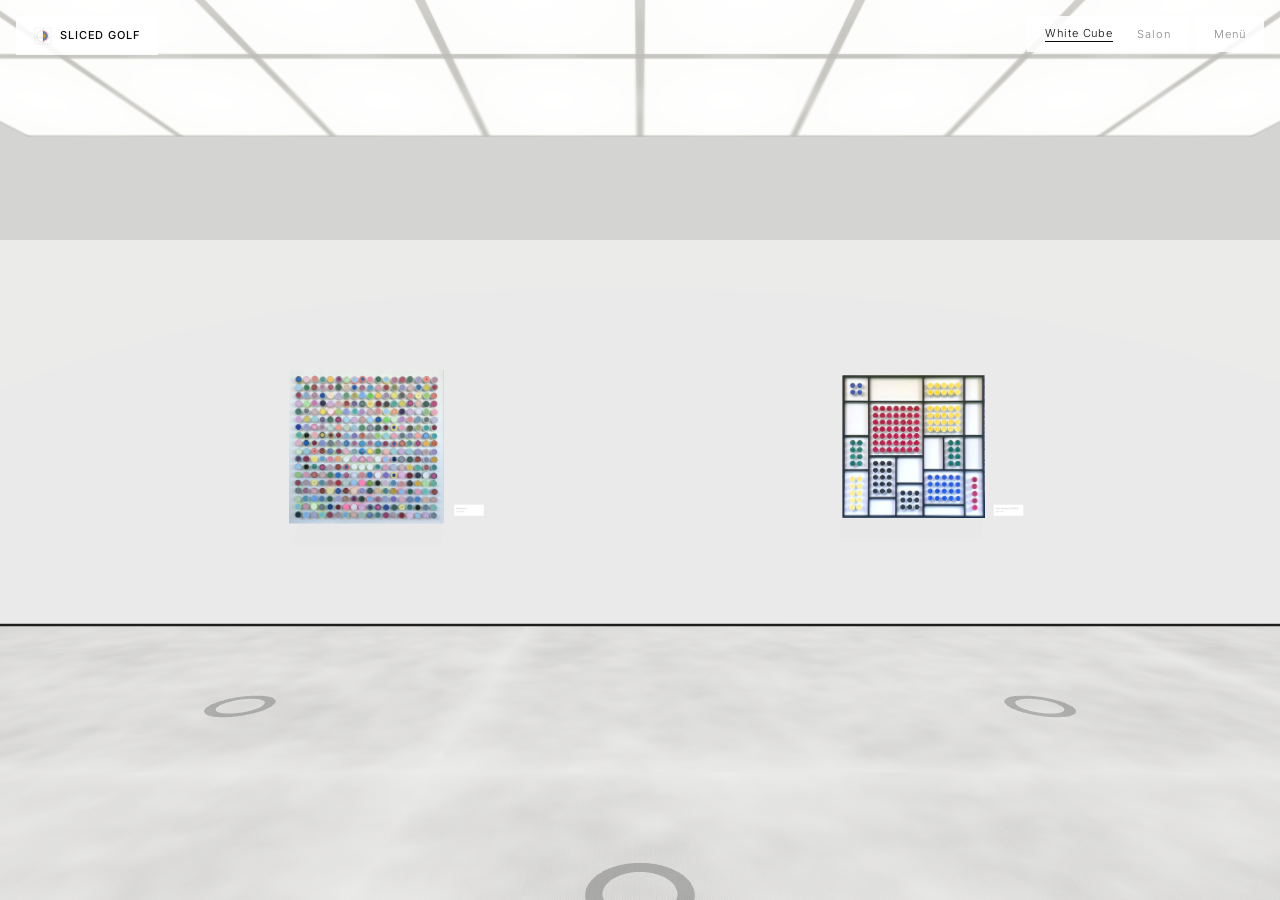
==== commit f2a47126: "Galerie ist die Website: 3D-Erlebnis als Vollbild-Startseite Kein Header-Balken — die virtuelle Gale" ====
--- a/index.html
+++ b/index.html
@@ -19,10 +19,27 @@
   <script src="/js/main.js" defer></script>
 </head>
 <body>
-  <header class="site-header">
-    <nav class="site-nav">
-      <a href="/" class="nav-logo" aria-label="Sliced Golf — Startseite">
-        <svg xmlns="http://www.w3.org/2000/svg" viewBox="0 0 320 320" aria-hidden="true" focusable="false">
+  <div class="nav-overlay" aria-hidden="true" role="dialog" aria-label="Navigation">
+    <button class="nav-overlay-close" aria-label="Navigation schliessen">✕</button>
+    <ul class="nav-overlay-links">
+      <li><a href="/werke/">Werke</a></li>
+      <li><a href="/kuenstler/">Künstler</a></li>
+      <li><a href="/golf-pro/">Golf Pro</a></li>
+      <li><a href="/kontakt/">Kontakt</a></li>
+    </ul>
+  </div>
+  <main class="g3d-main g3d-main--full">
+    <div id="galerie3d" class="g3d-stage" aria-label="Virtuelle Galerie">
+      <noscript>
+        <p class="g3d-noscript">Die virtuelle Galerie benötigt JavaScript.
+        <a href="/werke/">Zu den Werken</a></p>
+      </noscript>
+    </div>
+    <div id="g3d-loading" class="g3d-loading" aria-hidden="true">
+      <span class="section-label">Galerie wird geladen</span>
+    </div>
+    <a href="/" class="g3d-brand g3d-chip" aria-label="Sliced Golf — Startseite">
+      <svg xmlns="http://www.w3.org/2000/svg" viewBox="0 0 320 320" aria-hidden="true" focusable="false">
         <defs>
           <clipPath id="sg-clip"><path d="M160,56c-57.4,0-104,46.6-104,104s46.6,104,104,104V56Z"/></clipPath>
         </defs>
@@ -51,130 +68,41 @@
         <line fill="none" stroke="#030402" stroke-miterlimit="10" x1="16" y1="188" x2="304" y2="188"/>
         <line fill="none" stroke="#030402" stroke-miterlimit="10" x1="160" y1="16" x2="160" y2="304"/>
       </svg>
-        <span class="nav-wordmark">SLICED GOLF</span>
+      <span class="nav-wordmark">SLICED GOLF</span>
+    </a>
+    <div class="g3d-topbar">
+      <div class="g3d-themes g3d-chip" role="group" aria-label="Umgebung wählen">
+        <button class="filter-btn is-active" data-theme="white-cube">White Cube</button>
+        <button class="filter-btn" data-theme="salon">Salon</button>
+      </div>
+      <button class="nav-burger g3d-chip" aria-label="Navigation öffnen" aria-expanded="false">Menü</button>
+    </div>
+    <p id="g3d-hint" class="g3d-hint">Ziehen zum Umsehen · Punkte auf dem Boden führen durch die Galerie · Werke anklicken</p>
+    <aside id="g3d-info" class="g3d-info" aria-live="polite">
+      <button id="g3d-info-close" class="g3d-info-close" aria-label="Schliessen">✕</button>
+      <h2 id="g3d-info-title" class="g3d-info-title"></h2>
+      <p id="g3d-info-meta" class="g3d-info-meta"></p>
+      <a id="g3d-info-link" class="text-link" href="/werke/">
+        Werk ansehen <span aria-hidden="true">→</span>
       </a>
-      <ul class="nav-links">
-        <li><a href="/werke/">Werke</a></li>
-        <li><a href="/kuenstler/">Künstler</a></li>
+    </aside>
+    <div class="sr-only">
+      <h1>Sliced Golf — Ralf Lehmann</h1>
+      <p>Jeder Ball trägt eine Farbe in sich. Wir legen sie frei.
+      Ralf Lehmann schneidet Golfbälle auf. Was er dabei freilegt, hat niemand
+      erwartet: Ein verborgenes Farbuniversum im Inneren jedes Balls — technisch
+      zufällig, künstlerisch einmalig. Handgefertigt in der Schweiz.</p>
+      <ul>
+        <li><a href="/werke/">Alle Werke</a></li>
+        <li><a href="/kuenstler/">Über den Künstler</a></li>
         <li><a href="/golf-pro/">Golf Pro</a></li>
         <li><a href="/kontakt/">Kontakt</a></li>
       </ul>
-      <button class="nav-burger" aria-label="Navigation öffnen" aria-expanded="false">
-        <span></span><span></span>
-      </button>
-    </nav>
-  </header>
-  <div class="nav-overlay" aria-hidden="true" role="dialog" aria-label="Navigation">
-    <button class="nav-overlay-close" aria-label="Navigation schliessen">✕</button>
-    <ul class="nav-overlay-links">
-      <li><a href="/werke/">Werke</a></li>
-      <li><a href="/kuenstler/">Künstler</a></li>
-      <li><a href="/golf-pro/">Golf Pro</a></li>
-      <li><a href="/kontakt/">Kontakt</a></li>
-    </ul>
-  </div>
-  <main>
-    <section class="hero" aria-label="Featured Artwork">
-      <div class="hero-stage">
-        <figure class="hero-artwork">
-          <img src="/images/artworks/darkroom-beleuchter.jpg" alt="Darkroom Beleuchter — Ralf Lehmann, Opus 13/99, 2023" width="1574" height="1600" loading="eager" fetchpriority="high">
-          <figcaption class="hero-caption">
-            <span class="hero-caption-title">Darkroom Beleuchter</span>
-            <span class="hero-caption-meta">OPUS 13/99 · 100 × 70 CM · 2023</span>
-          </figcaption>
-        </figure>
-      </div>
-    </section>
-
-    <section class="statement" aria-label="Artist Statement">
-      <div class="statement-inner">
-        <span class="section-label">Ralf Lehmann · PGA Master Professional</span>
-        <h1 class="statement-tagline">
-          Jeder Ball trägt eine Farbe in sich.<br>Wir legen sie frei.
-        </h1>
-        <p class="statement-body">
-          Ralf Lehmann schneidet Golfbälle auf. Was er dabei freilegt, hat niemand
-          erwartet: Ein verborgenes Farbuniversum im Inneren jedes Balls — technisch
-          zufällig, künstlerisch einmalig. Handgefertigt in der Schweiz.
-        </p>
-        <a href="/kuenstler/" class="text-link">
-          Mehr über den Künstler <span aria-hidden="true">→</span>
-        </a>
-      </div>
-    </section>
-
-    <section class="preview" aria-label="Ausgewählte Werke">
-      <div class="preview-inner">
-        <span class="section-label">Ausgewählte Werke</span>
-        <div class="preview-grid">
-          <article class="preview-item preview-item--large">
-          <a href="/werke/blumenwiese/" class="preview-link">
-            <div class="preview-img-wrap">
-              <img src="/images/artworks/blumenwiese-thumb.jpg" alt="Blumenwiese — Ralf Lehmann, Opus 21/99" loading="lazy" width="900" height="897">
-            </div>
-            <div class="preview-info">
-              <h3 class="preview-title">Blumenwiese</h3>
-              <p class="preview-meta">Opus 21/99 · 100 × 100 cm · 2025</p>
-            </div>
-          </a>
-        </article>
-          <article class="preview-item preview-item--small">
-          <a href="/werke/rasta-mondrian-auf-wolke-7/" class="preview-link">
-            <div class="preview-img-wrap">
-              <img src="/images/artworks/rasta-mondrian-auf-wolke-7-thumb.jpg" alt="Rasta-Mondrian auf Wolke 7 — Ralf Lehmann, Opus 27/99" loading="lazy" width="799" height="800">
-            </div>
-            <div class="preview-info">
-              <h3 class="preview-title">Rasta-Mondrian auf Wolke 7</h3>
-              <p class="preview-meta">Opus 27/99 · 100 × 100 cm · 2024</p>
-            </div>
-          </a>
-        </article>
-          <article class="preview-item preview-item--medium">
-          <a href="/werke/fairway-spektrum/" class="preview-link">
-            <div class="preview-img-wrap">
-              <img src="/images/artworks/fairway-spektrum-thumb.jpg" alt="Fairway Spektrum — Ralf Lehmann, Opus 16/99" loading="lazy" width="800" height="600">
-            </div>
-            <div class="preview-info">
-              <h3 class="preview-title">Fairway Spektrum</h3>
-              <p class="preview-meta">Opus 16/99 · 100 × 75 cm · 2024</p>
-            </div>
-          </a>
-        </article>
-        </div>
-        <div class="preview-cta">
-          <a href="/werke/" class="text-link">
-            Alle Serien entdecken <span aria-hidden="true">→</span>
-          </a>
-          <a href="/galerie-3d/" class="text-link text-link--secondary" style="margin-left: 32px;">
-            Die Galerie in 3D besuchen <span aria-hidden="true">→</span>
-          </a>
-        </div>
-      </div>
-    </section>
+    </div>
   </main>
-  <footer class="site-footer">
-    <div class="footer-inner">
-      <div class="footer-left">
-        <a href="/" class="footer-logo">SLICED GOLF</a>
-        <p class="footer-tagline">Handgefertigt in der Schweiz</p>
-      </div>
-      <nav class="footer-nav" aria-label="Footer-Navigation">
-        <a href="/werke/">Werke</a>
-        <a href="/werke/?filter=verfuegbar">Verfügbar</a>
-        <a href="/galerie-3d/">3D-Galerie</a>
-        <a href="/kuenstler/">Künstler</a>
-        <a href="/golf-pro/">Golf Pro</a>
-        <a href="/kontakt/">Kontakt</a>
-      </nav>
-      <div class="footer-contact">
-        <a href="mailto:kontakt@slicedgolf.ch">kontakt@slicedgolf.ch</a>
-        <a href="https://instagram.com/slicedgolf.ch" target="_blank" rel="noopener noreferrer">@slicedgolf.ch</a>
-      </div>
-    </div>
-    <div class="footer-bottom">
-      <span>© 2026 Ralf Lehmann / Sliced Golf</span>
-      <a href="/impressum/">Impressum</a>
-    </div>
-  </footer>
+  <script type="importmap">
+  { "imports": { "three": "/js/vendor/three.module.min.js" } }
+  </script>
+  <script type="module" src="/js/galerie-3d.js"></script>
 </body>
 </html>
--- a/css/style.css
+++ b/css/style.css
@@ -1404,14 +1404,73 @@
   pointer-events: none;
 }
 
-.g3d-themes {
+/* Vollbild-Variante: die Galerie ist die Website */
+.g3d-main--full {
+  height: 100vh;
+  height: 100dvh;
+}
+
+.sr-only {
+  position: absolute;
+  width: 1px;
+  height: 1px;
+  padding: 0;
+  margin: -1px;
+  overflow: hidden;
+  clip: rect(0, 0, 0, 0);
+  white-space: nowrap;
+  border: 0;
+}
+
+.g3d-chip {
+  background: rgba(255, 255, 255, 0.88);
+  padding: 10px 18px;
+  display: flex;
+  align-items: center;
+}
+
+.g3d-brand {
+  position: absolute;
+  top: var(--space-sm);
+  left: var(--space-sm);
+  gap: var(--space-xs);
+}
+
+.g3d-brand svg {
+  height: 18px;
+  width: auto;
+}
+
+.g3d-topbar {
   position: absolute;
   top: var(--space-sm);
   right: var(--space-sm);
   display: flex;
+  gap: var(--space-xs);
+}
+
+.g3d-themes {
   gap: var(--space-md);
-  background: rgba(255, 255, 255, 0.85);
-  padding: 10px 20px;
+}
+
+/* Menü-Knopf in der Galerie: Text-Chip, auf allen Breiten sichtbar */
+.g3d-topbar .nav-burger {
+  display: flex;
+  flex-direction: row;
+  font-family: var(--font-functional);
+  font-weight: 300;
+  font-size: 11px;
+  letter-spacing: 0.08em;
+  color: var(--color-caption);
+  transition: color var(--transition-fast);
+}
+.g3d-topbar .nav-burger:hover {
+  color: var(--color-depth);
+}
+
+@media (max-width: 767px) {
+  .g3d-brand .nav-wordmark { display: none; }
+  .g3d-chip { padding: 9px 12px; }
 }
 
 .g3d-info {
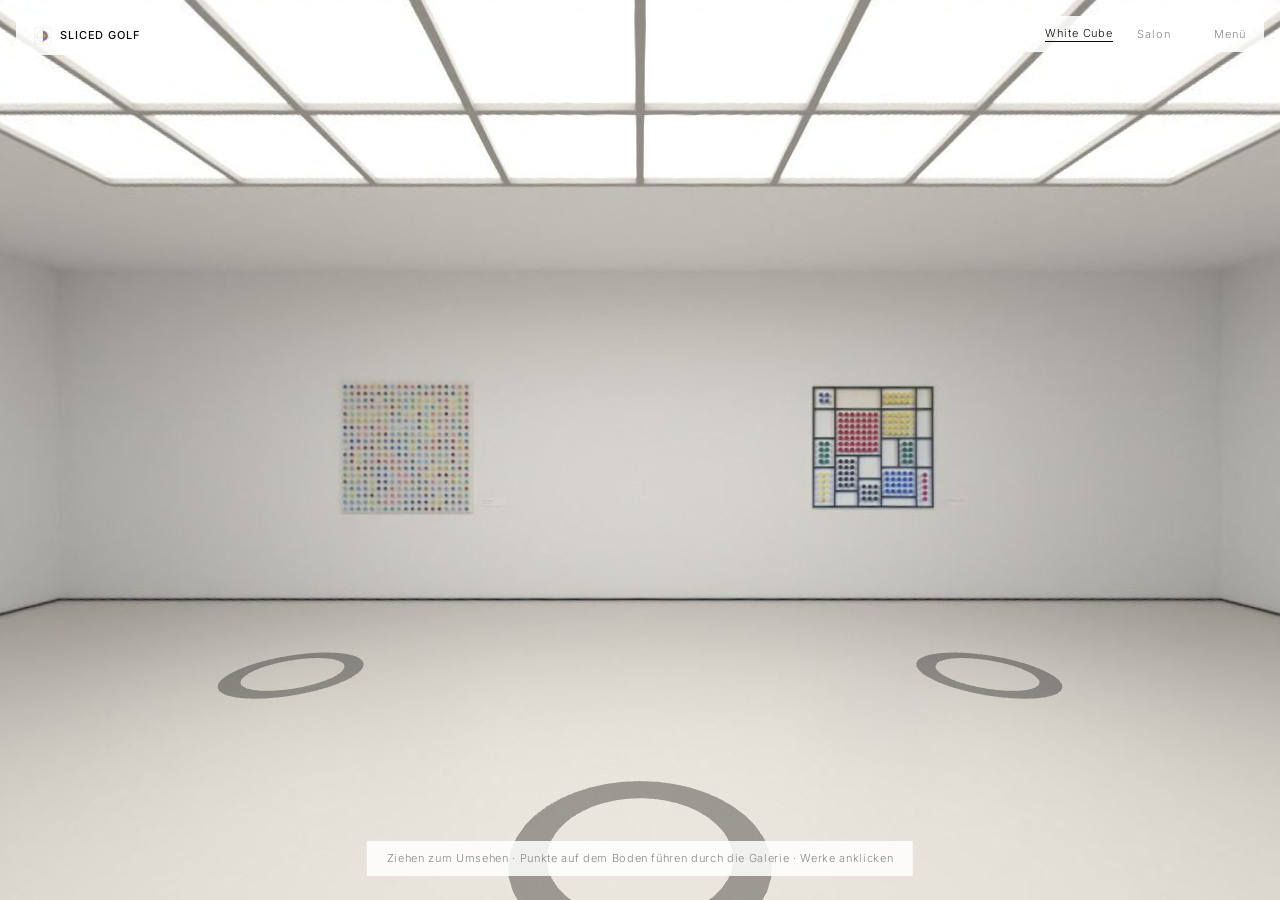
==== commit 8971f690: "Fotorealistische Panorama-Galerie als gesamte Website 14 pfadverfolgte 360-Grad-Panoramen (Blender/C" ====
--- a/index.html
+++ b/index.html
@@ -22,10 +22,11 @@
   <div class="nav-overlay" aria-hidden="true" role="dialog" aria-label="Navigation">
     <button class="nav-overlay-close" aria-label="Navigation schliessen">✕</button>
     <ul class="nav-overlay-links">
-      <li><a href="/werke/">Werke</a></li>
-      <li><a href="/kuenstler/">Künstler</a></li>
-      <li><a href="/golf-pro/">Golf Pro</a></li>
-      <li><a href="/kontakt/">Kontakt</a></li>
+      <li><a href="#" data-panel="werke">Werke</a></li>
+      <li><a href="#" data-panel="kuenstler">Künstler</a></li>
+      <li><a href="#" data-panel="golf-pro">Golf Pro</a></li>
+      <li><a href="#" data-panel="kontakt">Kontakt</a></li>
+      <li><a href="/impressum/" style="font-size: 12px; text-transform: none; letter-spacing: 0.04em; font-weight: 300; color: #888888;">Impressum</a></li>
     </ul>
   </div>
   <main class="g3d-main g3d-main--full">
@@ -82,10 +83,175 @@
       <button id="g3d-info-close" class="g3d-info-close" aria-label="Schliessen">✕</button>
       <h2 id="g3d-info-title" class="g3d-info-title"></h2>
       <p id="g3d-info-meta" class="g3d-info-meta"></p>
-      <a id="g3d-info-link" class="text-link" href="/werke/">
-        Werk ansehen <span aria-hidden="true">→</span>
-      </a>
-    </aside>
+      <p id="g3d-info-desc" class="g3d-info-desc"></p>
+      <button id="g3d-anfrage-toggle" class="text-link" type="button">
+        Werk anfragen <span aria-hidden="true">→</span>
+      </button>
+      <form id="g3d-anfrage" class="g3d-anfrage inquiry-form" action="/api/anfrage.php" method="POST">
+        <input type="hidden" id="g3d-anfrage-werk" name="werk" value="">
+        <div class="form-hp" aria-hidden="true">
+          <label for="g3d-hp">Website</label>
+          <input type="text" id="g3d-hp" name="website" tabindex="-1" autocomplete="off">
+        </div>
+        <div class="form-group">
+          <label for="g3d-name">Name</label>
+          <input type="text" id="g3d-name" name="name" autocomplete="name" required>
+        </div>
+        <div class="form-group">
+          <label for="g3d-email">E-Mail</label>
+          <input type="email" id="g3d-email" name="email" autocomplete="email" required>
+        </div>
+        <div class="form-group">
+          <label for="g3d-msg">Nachricht</label>
+          <textarea id="g3d-msg" name="nachricht" rows="3"></textarea>
+        </div>
+        <button type="submit" class="btn-ghost">Anfrage senden</button>
+      </form>
+    </aside>
+
+    <aside id="panel-werke" class="g3d-panel" aria-label="Werke">
+      <button class="g3d-panel-close" aria-label="Schliessen">✕</button>
+      <span class="section-label">Werke</span>
+      <h2 class="g3d-panel-title">Die Sammlung</h2>
+      <ul class="g3d-werkliste">
+        <li>
+          <button type="button" data-goto="2">
+            <img src="/images/artworks/blumenwiese-thumb.jpg" alt="Blumenwiese" loading="lazy">
+            <span>
+              <span class="preview-title">Blumenwiese</span><br>
+              <span class="preview-meta">Opus 21/99 · 100 × 100 cm · 2025</span>
+            </span>
+          </button>
+        </li>
+        <li>
+          <button type="button" data-goto="3">
+            <img src="/images/artworks/rasta-mondrian-auf-wolke-7-thumb.jpg" alt="Rasta-Mondrian auf Wolke 7" loading="lazy">
+            <span>
+              <span class="preview-title">Rasta-Mondrian auf Wolke 7</span><br>
+              <span class="preview-meta">Opus 27/99 · 100 × 100 cm · 2024</span>
+            </span>
+          </button>
+        </li>
+        <li>
+          <button type="button" data-goto="4">
+            <img src="/images/artworks/darkroom-beleuchter-thumb.jpg" alt="Darkroom Beleuchter" loading="lazy">
+            <span>
+              <span class="preview-title">Darkroom Beleuchter</span><br>
+              <span class="preview-meta">Opus 13/99 · 100 × 70 cm · 2023</span>
+            </span>
+          </button>
+        </li>
+        <li>
+          <button type="button" data-goto="5">
+            <img src="/images/artworks/fairway-spektrum-thumb.jpg" alt="Fairway Spektrum" loading="lazy">
+            <span>
+              <span class="preview-title">Fairway Spektrum</span><br>
+              <span class="preview-meta">Opus 16/99 · 100 × 75 cm · 2024</span>
+            </span>
+          </button>
+        </li>
+        <li>
+          <button type="button" data-goto="6">
+            <img src="/images/artworks/stille-wasser.jpg" alt="Stille Wasser" loading="lazy">
+            <span>
+              <span class="preview-title">Stille Wasser</span><br>
+              <span class="preview-meta">Opus 31/99 · 70 × 50 cm · 2025</span>
+            </span>
+          </button>
+        </li>
+      </ul>
+    </aside>
+
+    <aside id="panel-kuenstler" class="g3d-panel" aria-label="Künstler">
+      <button class="g3d-panel-close" aria-label="Schliessen">✕</button>
+      <span class="section-label">Künstler</span>
+      <h2 class="g3d-panel-title">Ralf Lehmann</h2>
+      <img src="/images/ralf-lehmann-portrait.jpg" alt="Ralf Lehmann vor einem seiner Werke" loading="lazy" width="1166" height="956">
+      <div class="g3d-panel-body">
+        <p>Ralf Lehmann ist PGA Master Professional, Diplom-Sportpädagoge der
+        Universität Tübingen und seit über 25 Jahren als Golf Teaching Professional
+        tätig. Als Dozent für das Bundesamt für Sport Magglingen und Autor für
+        MagazinGolf.ch ist er eine etablierte Stimme im Schweizer Golf.</p>
+        <p>Die Kunst entstand aus einer professionellen Weiterbildung: Als Golfbälle
+        zu Analysezwecken aufgeschnitten wurden, erkannte Lehmann das verborgene
+        Farbuniversum im Innern jedes Balls. Seitdem sammelt er gebrauchte Bälle,
+        schneidet sie präzise auf, selektiert nach Farbe und Textur und arrangiert
+        sie zu grossformatigen Tafelwerken.</p>
+        <p>Sliced Golf entstand 2019. Jede Ballhälfte sitzt auf einem Magneten —
+        sie kann abgenommen, angeschaut und neu gesetzt werden. Alle verwendeten
+        Bälle sind Lakeballs.</p>
+      </div>
+      <dl class="credentials">
+        <div><dt>Swiss PGA</dt><dd>PGA Master Professional</dd></div>
+        <div><dt>Universität Tübingen</dt><dd>Dipl. Sportpädagoge</dd></div>
+        <div><dt>TPI</dt><dd>Zertifizierter Golf-Fitnesscoach</dd></div>
+        <div><dt>Bundesamt für Sport</dt><dd>Dozent, Magglingen</dd></div>
+        <div><dt>MagazinGolf.ch</dt><dd>Autor</dd></div>
+      </dl>
+    </aside>
+
+    <aside id="panel-golf-pro" class="g3d-panel" aria-label="Golf Pro">
+      <button class="g3d-panel-close" aria-label="Schliessen">✕</button>
+      <span class="section-label">Golf Pro</span>
+      <h2 class="g3d-panel-title">Unterricht &amp; Fitting</h2>
+      <div class="g3d-panel-body">
+        <p>Seit über 25 Jahren unterrichte ich Golf — als PGA Master Professional,
+        auf dem Platz und in der Ausbildung. Guter Unterricht beginnt mit einer
+        sauberen Analyse: Was macht der Schwung, was macht der Körper, was macht
+        das Material.</p>
+        <p><strong style="font-weight: 500;">Einzellektion</strong> — Technik, Kurzspiel, Putten.
+        Einzeln oder in kleinen Gruppen.</p>
+        <p><strong style="font-weight: 500;">Schlägerfitting</strong> — die passenden Schläger aus
+        dem Dschungel der Modelle, unabhängig und datenbasiert.</p>
+        <p><strong style="font-weight: 500;">Golf-Fitness (TPI)</strong> — Bewegungsanalyse und
+        Training. Das Ziel: ein Schwung, den der Körper mitmacht.</p>
+      </div>
+      <button type="button" class="btn-ghost" data-panel="kontakt">Lesson anfragen</button>
+      <p style="margin-top: 24px;">
+        <a href="https://www.magazingolf.ch" class="text-link text-link--secondary" target="_blank" rel="noopener noreferrer">
+          Artikel bei MagazinGolf.ch <span aria-hidden="true">→</span>
+        </a>
+      </p>
+    </aside>
+
+    <aside id="panel-kontakt" class="g3d-panel" aria-label="Kontakt">
+      <button class="g3d-panel-close" aria-label="Schliessen">✕</button>
+      <span class="section-label">Kontakt</span>
+      <h2 class="g3d-panel-title">Anfragen &amp; Gespräche</h2>
+      <form class="contact-form" action="/api/kontakt.php" method="POST">
+        <div class="form-hp" aria-hidden="true">
+          <label for="p-website">Website</label>
+          <input type="text" id="p-website" name="website" tabindex="-1" autocomplete="off">
+        </div>
+        <div class="form-group">
+          <label for="p-name">Name</label>
+          <input type="text" id="p-name" name="name" autocomplete="name" required>
+        </div>
+        <div class="form-group">
+          <label for="p-email">E-Mail</label>
+          <input type="email" id="p-email" name="email" autocomplete="email" required>
+        </div>
+        <div class="form-group">
+          <label for="p-betreff">Betreff</label>
+          <select id="p-betreff" name="betreff">
+            <option value="werk">Werk anfragen</option>
+            <option value="lesson">Golf Lesson</option>
+            <option value="presse">Presse</option>
+            <option value="sonstiges">Sonstiges</option>
+          </select>
+        </div>
+        <div class="form-group">
+          <label for="p-nachricht">Nachricht</label>
+          <textarea id="p-nachricht" name="nachricht" rows="5" required></textarea>
+        </div>
+        <button type="submit" class="btn-ghost">Nachricht senden</button>
+      </form>
+      <p style="margin-top: 24px;">
+        <a href="mailto:kontakt@slicedgolf.ch" class="text-link text-link--secondary">kontakt@slicedgolf.ch</a><br>
+        <a href="https://instagram.com/slicedgolf.ch" class="text-link text-link--secondary" target="_blank" rel="noopener noreferrer">@slicedgolf.ch</a>
+      </p>
+    </aside>
+
     <div class="sr-only">
       <h1>Sliced Golf — Ralf Lehmann</h1>
       <p>Jeder Ball trägt eine Farbe in sich. Wir legen sie frei.
@@ -103,6 +269,6 @@
   <script type="importmap">
   { "imports": { "three": "/js/vendor/three.module.min.js" } }
   </script>
-  <script type="module" src="/js/galerie-3d.js"></script>
+  <script type="module" src="/js/galerie-pano.js"></script>
 </body>
 </html>
--- a/css/style.css
+++ b/css/style.css
@@ -1539,3 +1539,116 @@
     max-width: none;
   }
 }
+
+.g3d-info-desc {
+  font-family: var(--font-functional);
+  font-size: 13px;
+  line-height: 1.65;
+  color: var(--color-slate);
+  margin-bottom: var(--space-sm);
+}
+
+.g3d-anfrage {
+  display: none;
+  margin-top: var(--space-sm);
+}
+.g3d-anfrage.is-open {
+  display: flex;
+  flex-direction: column;
+  gap: var(--space-sm);
+}
+
+/* ── Panels in der Galerie ─────────────────────────── */
+
+.g3d-panel {
+  position: absolute;
+  top: 0;
+  right: 0;
+  bottom: 0;
+  width: min(440px, 92vw);
+  background: var(--color-white);
+  border-left: 0.5px solid var(--color-line);
+  padding: var(--space-2xl) var(--space-lg) var(--space-xl);
+  overflow-y: auto;
+  transform: translateX(102%);
+  transition: transform var(--transition-mid);
+  z-index: 50;
+}
+.g3d-panel.is-open {
+  transform: translateX(0);
+}
+
+.g3d-panel-close {
+  position: absolute;
+  top: var(--space-sm);
+  right: var(--space-sm);
+  font-family: var(--font-functional);
+  font-weight: 300;
+  font-size: 18px;
+  color: var(--color-caption);
+  background: none;
+  border: none;
+  cursor: pointer;
+  padding: 6px;
+}
+.g3d-panel-close:hover {
+  color: var(--color-depth);
+}
+
+.g3d-panel-title {
+  font-family: var(--font-identity);
+  font-style: italic;
+  font-weight: 300;
+  font-size: 26px;
+  color: var(--color-depth);
+  margin-bottom: var(--space-lg);
+  line-height: 1.2;
+}
+
+.g3d-panel .bio-text p,
+.g3d-panel-body p {
+  font-family: var(--font-functional);
+  font-size: var(--text-body);
+  line-height: 1.7;
+  color: var(--color-slate);
+  margin-bottom: var(--space-md);
+}
+
+.g3d-panel img {
+  margin-bottom: var(--space-md);
+}
+
+.g3d-panel .credentials {
+  margin-top: var(--space-lg);
+}
+
+.g3d-werkliste {
+  list-style: none;
+  display: flex;
+  flex-direction: column;
+  gap: var(--space-md);
+}
+
+.g3d-werkliste button {
+  display: grid;
+  grid-template-columns: 96px 1fr;
+  gap: var(--space-sm);
+  align-items: center;
+  width: 100%;
+  text-align: left;
+  background: none;
+  border: none;
+  cursor: pointer;
+  padding: 0;
+}
+
+.g3d-werkliste img {
+  width: 96px;
+  aspect-ratio: 4 / 3;
+  object-fit: cover;
+  margin: 0;
+}
+
+.g3d-werkliste .preview-title {
+  font-size: 14px;
+}
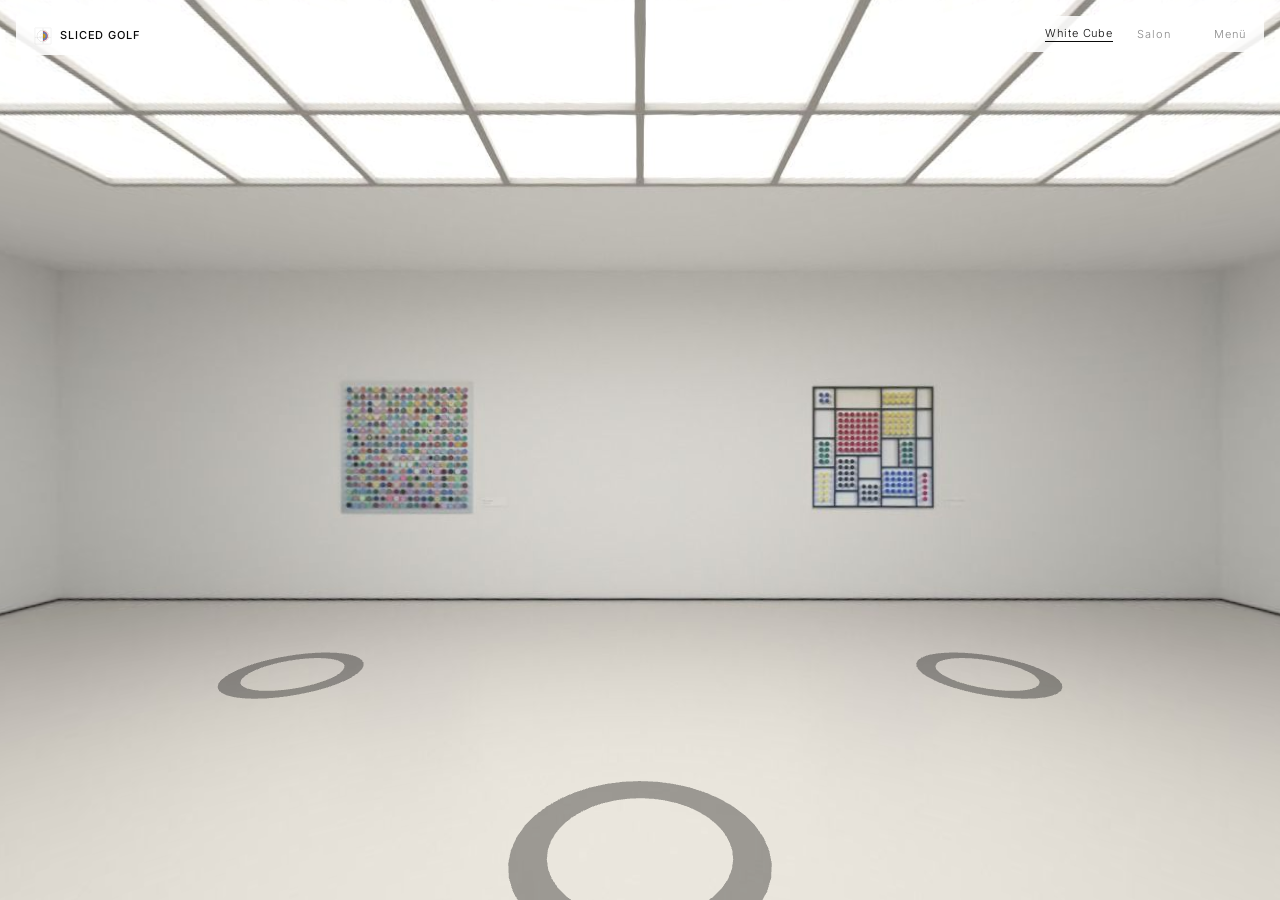
==== commit a7ff8a07: "Full Screen" ====
--- a/index.html
+++ b/index.html
@@ -29,7 +29,7 @@
       <li><a href="/impressum/" style="font-size: 12px; text-transform: none; letter-spacing: 0.04em; font-weight: 300; color: #888888;">Impressum</a></li>
     </ul>
   </div>
-  <main class="g3d-main g3d-main--full">
+  <main class="g3d-main">
     <div id="galerie3d" class="g3d-stage" aria-label="Virtuelle Galerie">
       <noscript>
         <p class="g3d-noscript">Die virtuelle Galerie benötigt JavaScript.
--- a/css/style.css
+++ b/css/style.css
@@ -23,9 +23,7 @@
                        'Helvetica Neue', sans-serif;
 
   /* ── Typografische Abstufung ─────────────────────── */
-  --text-display:      clamp(48px, 6vw, 80px);
   --text-title:        clamp(24px, 3.5vw, 40px);
-  --text-artist:       clamp(20px, 2.5vw, 28px);
   --text-label:        10px;
   --text-nav:          11px;
   --text-body:         14px;
@@ -47,16 +45,11 @@
   --transition-fast:   150ms ease;
   --transition-mid:    300ms ease;
   --transition-slow:   500ms ease;
-  --transition-reveal: 400ms cubic-bezier(0.25, 0.46, 0.45, 0.94);
 
   /* ── Grid ────────────────────────────────────────── */
   --grid-outer:        80px;
-  --grid-outer-tab:    40px;
   --grid-outer-mob:    20px;
-  --grid-gutter:       24px;
   --content-max:       1440px;
-  --text-max:          680px;
-  --statement-max:     480px;
 }
 
 /* ── Basis ─────────────────────────────────────────── */
@@ -161,19 +154,6 @@
 
 .nav-links a:hover {
   color: var(--color-depth);
-}
-
-.nav-links a[aria-current="page"] {
-  color: var(--color-depth);
-}
-.nav-links a[aria-current="page"]::after {
-  content: '';
-  position: absolute;
-  bottom: -2px;
-  left: 0;
-  right: 0;
-  height: 1px;
-  background: var(--color-depth);
 }
 
 .nav-burger {
@@ -371,14 +351,6 @@
   color: var(--color-white);
 }
 
-.btn-ghost--light {
-  border-color: rgba(255,255,255,0.6);
-  color: var(--color-white);
-}
-.btn-ghost--light:hover {
-  background: rgba(255,255,255,0.08);
-}
-
 /* ── B.4 Abschnitt-Label ───────────────────────────── */
 
 .section-label {
@@ -417,165 +389,7 @@
   color: var(--color-depth);
 }
 
-/* ── C.2 Hero ──────────────────────────────────────── */
-
-.hero {
-  background: var(--color-white);
-  padding: var(--space-3xl) var(--grid-outer);
-}
-
-.hero-stage {
-  max-width: var(--content-max);
-  margin: 0 auto;
-  display: flex;
-  justify-content: center;
-}
-
-.hero-artwork {
-  position: relative;
-  max-width: min(900px, 100%);
-  max-height: 80vh;
-  width: 100%;
-}
-
-.hero-artwork img {
-  width: 100%;
-  height: 100%;
-  max-height: 80vh;
-  object-fit: contain; /* contain — NICHT cover. Das Verhältnis bleibt erhalten. */
-  object-position: center;
-}
-
-.hero-caption {
-  position: absolute;
-  bottom: var(--space-md);
-  left: var(--space-md);
-  display: flex;
-  flex-direction: column;
-  gap: 4px;
-}
-
-.hero-caption-title {
-  font-family: var(--font-identity);
-  font-style: italic;
-  font-weight: 300;
-  font-size: 19px;
-  color: rgba(255, 255, 255, 0.88);
-  line-height: 1.2;
-}
-
-.hero-caption-meta {
-  font-family: var(--font-functional);
-  font-weight: 300;
-  font-size: var(--text-caption);
-  letter-spacing: 0.14em;
-  text-transform: uppercase;
-  color: rgba(255, 255, 255, 0.32);
-}
-
-@media (max-width: 767px) {
-  .hero {
-    padding: var(--space-xl) var(--grid-outer-mob);
-  }
-  .hero-caption-title {
-    font-size: 15px;
-  }
-}
-
-/* ── C.3 Artist Statement ──────────────────────────── */
-
-.statement {
-  padding: var(--space-4xl) var(--grid-outer);
-  border-top: 0.5px solid var(--color-line);
-}
-
-.statement-inner {
-  max-width: var(--statement-max);
-  margin: 0 auto;
-}
-
-.statement-tagline {
-  font-family: var(--font-identity);
-  font-style: italic;
-  font-weight: 300;
-  font-size: var(--text-title);
-  line-height: 1.2;
-  color: var(--color-depth);
-  margin-bottom: var(--space-lg);
-}
-
-.statement-body {
-  font-family: var(--font-functional);
-  font-weight: 400;
-  font-size: var(--text-body);
-  line-height: 1.75;
-  color: var(--color-slate);
-  max-width: var(--text-max);
-  margin-bottom: var(--space-lg);
-}
-
-@media (max-width: 767px) {
-  .statement {
-    padding: var(--space-2xl) var(--grid-outer-mob);
-  }
-}
-
-/* ── C.4 Kuratierte Werk-Vorschau ──────────────────── */
-
-.preview {
-  padding: var(--space-4xl) var(--grid-outer);
-  border-top: 0.5px solid var(--color-line);
-}
-
-.preview-inner {
-  max-width: var(--content-max);
-  margin: 0 auto;
-}
-
-.preview-grid {
-  display: grid;
-  grid-template-columns: 2fr 1fr;
-  grid-template-rows: auto auto;
-  gap: var(--space-md);
-  margin-bottom: var(--space-2xl);
-}
-
-.preview-item--large {
-  grid-row: 1 / 3;
-}
-
-.preview-item--small  { grid-row: 1; }
-.preview-item--medium { grid-row: 2; }
-
-.preview-link {
-  display: block;
-}
-
-.preview-img-wrap {
-  overflow: hidden;
-  background: var(--color-wall);
-  margin-bottom: var(--space-sm);
-}
-
-.preview-img-wrap img {
-  width: 100%;
-  aspect-ratio: 4 / 3;
-  object-fit: cover;
-  transition: transform var(--transition-slow);
-}
-
-.preview-item--large .preview-img-wrap img {
-  height: 100%;
-  aspect-ratio: auto;
-}
-
-.preview-item--large .preview-img-wrap {
-  height: calc(100% - 44px);
-}
-
-.preview-link:hover .preview-img-wrap img {
-  transform: scale(1.02);
-}
+/* ── Werk-Bezeichnungen (Werkliste in der Galerie) ─── */
 
 .preview-title {
   font-family: var(--font-identity);
@@ -594,40 +408,7 @@
   color: var(--color-caption);
 }
 
-.preview-cta {
-  margin-top: var(--space-xl);
-}
-
-@media (max-width: 767px) {
-  .preview {
-    padding: var(--space-2xl) var(--grid-outer-mob);
-  }
-  .preview-grid {
-    grid-template-columns: 1fr;
-    grid-template-rows: auto;
-  }
-  .preview-item--large { grid-row: auto; }
-  .preview-item--large .preview-img-wrap {
-    height: auto;
-  }
-  .preview-item--large .preview-img-wrap img {
-    aspect-ratio: 4 / 3;
-  }
-}
-
-/* ── D.2 Galerie: Filter ───────────────────────────── */
-
-.gallery-filters {
-  padding: var(--space-xl) var(--grid-outer) var(--space-lg);
-  border-bottom: 0.5px solid var(--color-line);
-}
-
-.filters-inner {
-  max-width: var(--content-max);
-  margin: 0 auto;
-  display: flex;
-  gap: var(--space-md);
-}
+/* ── Umgebungs-Schalter (White Cube / Salon) ───────── */
 
 .filter-btn {
   font-family: var(--font-functional);
@@ -650,290 +431,6 @@
 .filter-btn.is-active {
   border-bottom: 1px solid var(--color-depth);
   padding-bottom: 1px;
-}
-
-@media (max-width: 767px) {
-  .gallery-filters {
-    padding: var(--space-lg) var(--grid-outer-mob) var(--space-sm);
-  }
-}
-
-/* ── D.3 Galerie-Grid (asymmetrisches 6er-Modul) ───── */
-
-.gallery-grid {
-  display: grid;
-  grid-template-columns: repeat(6, 1fr);
-  gap: var(--space-md);
-  max-width: var(--content-max);
-  margin: var(--space-2xl) auto;
-  padding: 0 var(--grid-outer);
-}
-
-.artwork-card:nth-child(6n + 1) { grid-column: span 4; }
-.artwork-card:nth-child(6n + 2) { grid-column: span 2; }
-.artwork-card:nth-child(6n + 3) { grid-column: span 2; }
-.artwork-card:nth-child(6n + 4) { grid-column: span 4; }
-.artwork-card:nth-child(6n + 5) { grid-column: span 3; }
-.artwork-card:nth-child(6n + 6) { grid-column: span 3; }
-
-.artwork-card-link {
-  display: block;
-}
-
-.artwork-card-visual {
-  position: relative;
-  overflow: hidden;
-  background: var(--color-wall);
-  aspect-ratio: 4 / 3;
-}
-
-.artwork-card-visual img {
-  width: 100%;
-  height: 100%;
-  object-fit: cover;
-  transition: transform 600ms cubic-bezier(0.25, 0.46, 0.45, 0.94);
-}
-
-/* ── D.4 Hover-Enthüllung ──────────────────────────── */
-
-.artwork-card-info {
-  position: absolute;
-  bottom: 0;
-  left: 0;
-  right: 0;
-  padding: var(--space-md);
-  background: linear-gradient(
-    to top,
-    rgba(0, 0, 0, 0.60) 0%,
-    rgba(0, 0, 0, 0) 100%
-  );
-  opacity: 0;
-  transform: translateY(6px);
-  transition: opacity var(--transition-reveal),
-              transform var(--transition-reveal);
-}
-
-@media (hover: hover) {
-  .artwork-card-link:hover .artwork-card-visual img {
-    transform: scale(1.025);
-  }
-  .artwork-card-link:hover .artwork-card-info {
-    opacity: 1;
-    transform: translateY(0);
-  }
-}
-
-.artwork-card-title {
-  font-family: var(--font-identity);
-  font-style: italic;
-  font-weight: 300;
-  font-size: 14px;
-  color: rgba(255, 255, 255, 0.92);
-  margin-bottom: var(--space-micro);
-  line-height: 1.3;
-}
-
-.artwork-card-meta {
-  font-family: var(--font-functional);
-  font-weight: 300;
-  font-size: var(--text-caption);
-  letter-spacing: 0.10em;
-  text-transform: uppercase;
-  color: rgba(255, 255, 255, 0.40);
-}
-
-.artwork-card[data-status="verfuegbar"] .artwork-status {
-  color: rgba(255, 255, 255, 0.70);
-}
-.artwork-card[data-status="vergeben"] .artwork-status {
-  color: rgba(255, 255, 255, 0.28);
-  text-decoration: line-through;
-  text-decoration-color: rgba(255, 255, 255, 0.20);
-}
-
-/* Touch-Fallback: Info permanent sichtbar, stark zurückgenommen */
-@media (hover: none) {
-  .artwork-card-info {
-    opacity: 1;
-    transform: translateY(0);
-    background: linear-gradient(
-      to top,
-      rgba(0, 0, 0, 0.45) 0%,
-      rgba(0, 0, 0, 0) 80%
-    );
-    padding: var(--space-sm) var(--space-sm);
-  }
-  .artwork-card-title {
-    font-size: 12px;
-    color: rgba(255, 255, 255, 0.80);
-  }
-  .artwork-card-meta {
-    color: rgba(255, 255, 255, 0.35);
-    font-size: 9px;
-  }
-  .artwork-card-visual img {
-    transition: none;
-  }
-}
-
-/* ── D.7 Vergeben-Status ───────────────────────────── */
-
-.artwork-card[data-status="vergeben"] .artwork-card-visual {
-  filter: brightness(0.85);
-}
-
-/* ── D.5 Galerie-Grid responsive ───────────────────── */
-
-@media (min-width: 768px) and (max-width: 1279px) {
-  .gallery-grid {
-    grid-template-columns: repeat(4, 1fr);
-    padding: 0 var(--grid-outer-tab);
-  }
-  .artwork-card:nth-child(6n + 1) { grid-column: span 3; }
-  .artwork-card:nth-child(6n + 2) { grid-column: span 1; }
-  .artwork-card:nth-child(6n + 3) { grid-column: span 1; }
-  .artwork-card:nth-child(6n + 4) { grid-column: span 3; }
-  .artwork-card:nth-child(6n + 5) { grid-column: span 2; }
-  .artwork-card:nth-child(6n + 6) { grid-column: span 2; }
-}
-
-@media (max-width: 767px) {
-  .gallery-grid {
-    grid-template-columns: 1fr 1fr;
-    gap: var(--space-xs);
-    padding: 0 var(--grid-outer-mob);
-    margin-top: var(--space-xl);
-  }
-  .artwork-card { grid-column: span 1 !important; }
-}
-
-/* ── E.2 Einzelwerk: Zone 1 — Die Totale ───────────── */
-
-.detail-totale {
-  background: var(--color-board);
-  padding: var(--space-4xl) var(--grid-outer);
-  min-height: 80vh;
-  display: flex;
-  align-items: center;
-}
-
-.totale-inner {
-  max-width: var(--content-max);
-  margin: 0 auto;
-  width: 100%;
-  display: flex;
-  justify-content: center;
-}
-
-.totale-inner figure {
-  max-width: min(900px, 100%);
-}
-
-.totale-inner img {
-  max-height: 75vh;
-  width: auto;
-  max-width: 100%;
-  margin: 0 auto;
-  object-fit: contain;
-}
-
-@media (max-width: 767px) {
-  .detail-totale {
-    padding: var(--space-2xl) var(--grid-outer-mob);
-    min-height: 60vh;
-  }
-}
-
-/* ── E.3 Zone 2 — Die Dialog-Zone ──────────────────── */
-
-.detail-dialog {
-  padding: var(--space-4xl) var(--grid-outer);
-  background: var(--color-white);
-}
-
-.dialog-inner {
-  max-width: var(--content-max);
-  margin: 0 auto;
-  display: grid;
-  grid-template-columns: 1fr 1fr;
-  gap: var(--space-3xl);
-  align-items: start;
-}
-
-.dialog-image {
-  position: sticky;
-  top: calc(56px + var(--space-2xl));
-}
-
-.dialog-image img {
-  width: 100%;
-  object-fit: contain;
-}
-
-.dialog-title {
-  font-family: var(--font-identity);
-  font-style: italic;
-  font-weight: 300;
-  font-size: var(--text-artist);
-  color: var(--color-depth);
-  margin-bottom: var(--space-xl);
-  line-height: 1.2;
-}
-
-.dialog-data {
-  border-top: 0.5px solid var(--color-line);
-  margin-bottom: var(--space-xl);
-}
-
-.dialog-data-row {
-  display: grid;
-  grid-template-columns: 120px 1fr;
-  gap: var(--space-sm);
-  padding: var(--space-sm) 0;
-  border-bottom: 0.5px solid var(--color-line);
-}
-
-.dialog-data-row dt {
-  font-family: var(--font-functional);
-  font-weight: 300;
-  font-size: 11px;
-  letter-spacing: 0.06em;
-  color: var(--color-caption);
-}
-
-.dialog-data-row dd {
-  font-family: var(--font-functional);
-  font-weight: 400;
-  font-size: var(--text-body);
-  color: var(--color-depth);
-}
-
-.status-badge[data-status="verfuegbar"] {
-  color: var(--color-depth);
-}
-.status-badge[data-status="vergeben"] {
-  color: var(--color-caption);
-  font-style: italic;
-}
-
-.dialog-description {
-  font-family: var(--font-functional);
-  font-size: var(--text-body);
-  line-height: 1.75;
-  color: var(--color-slate);
-  max-width: 480px;
-  margin-bottom: var(--space-2xl);
-}
-
-.dialog-cta-intro {
-  font-family: var(--font-identity);
-  font-style: italic;
-  font-weight: 300;
-  font-size: 15px;
-  color: var(--color-slate);
-  line-height: 1.6;
-  margin-bottom: var(--space-xl);
-  max-width: 380px;
 }
 
 /* ── Formulare (Anfrage & Kontakt) ─────────────────── */
@@ -1017,151 +514,7 @@
   align-self: flex-start;
 }
 
-@media (max-width: 1023px) {
-  .dialog-inner {
-    grid-template-columns: 1fr;
-    gap: var(--space-2xl);
-  }
-  .dialog-image {
-    position: static;
-  }
-}
-@media (max-width: 767px) {
-  .detail-dialog {
-    padding: var(--space-2xl) var(--grid-outer-mob);
-  }
-}
-
-/* ── E.4 Zone 3 — Die Materialität ─────────────────── */
-
-.detail-material {
-  padding: var(--space-3xl) var(--grid-outer);
-  background: var(--color-wall);
-}
-
-.material-inner {
-  max-width: var(--content-max);
-  margin: 0 auto;
-}
-
-.material-grid {
-  display: grid;
-  grid-template-columns: repeat(3, 1fr);
-  gap: var(--space-sm);
-}
-
-.material-item img {
-  aspect-ratio: 1 / 1;
-  object-fit: cover;
-  height: auto;
-}
-
-@media (max-width: 767px) {
-  .detail-material { padding: var(--space-2xl) var(--grid-outer-mob); }
-  .material-grid { grid-template-columns: 1fr; gap: var(--space-xs); }
-}
-
-/* ── E.5 Zone 4 — Der Kontext ──────────────────────── */
-
-.detail-context {
-  padding: var(--space-3xl) var(--grid-outer);
-  background: var(--color-white);
-}
-
-.context-inner {
-  max-width: var(--content-max);
-  margin: 0 auto;
-}
-
-.context-figure img {
-  width: 100%;
-  max-height: 75vh;
-  object-fit: cover;
-  object-position: center;
-}
-
-.context-caption {
-  font-family: var(--font-functional);
-  font-weight: 300;
-  font-size: var(--text-caption);
-  color: var(--color-caption);
-  letter-spacing: 0.08em;
-  margin-top: var(--space-sm);
-}
-
-@media (max-width: 767px) {
-  .detail-context { padding: var(--space-2xl) var(--grid-outer-mob); }
-}
-
-/* ── E.6 Zone 6 — Weitere Werke ────────────────────── */
-
-.detail-more {
-  padding: var(--space-3xl) var(--grid-outer);
-  border-top: 0.5px solid var(--color-line);
-}
-
-.more-inner {
-  max-width: var(--content-max);
-  margin: 0 auto;
-}
-
-.more-grid {
-  display: grid;
-  grid-template-columns: repeat(3, 1fr);
-  gap: var(--space-md);
-  margin-bottom: var(--space-xl);
-}
-
-.more-grid .artwork-card {
-  grid-column: auto !important;
-}
-
-@media (max-width: 767px) {
-  .detail-more { padding: var(--space-2xl) var(--grid-outer-mob); }
-  .more-grid { grid-template-columns: 1fr; }
-}
-
-/* ── F Künstler ────────────────────────────────────── */
-
-.artist-portrait {
-  background: var(--color-wall);
-  padding: 0;
-}
-.portrait-figure img {
-  width: 100%;
-  max-height: 80vh;
-  object-fit: cover;
-  object-position: center top;
-}
-
-.artist-bio {
-  padding: var(--space-4xl) var(--grid-outer);
-}
-.bio-inner {
-  max-width: 600px;
-  margin: 0 auto;
-}
-.bio-name {
-  font-family: var(--font-identity);
-  font-style: italic;
-  font-weight: 300;
-  font-size: var(--text-title);
-  color: var(--color-depth);
-  margin-bottom: var(--space-xl);
-  line-height: 1.2;
-}
-.bio-text p {
-  font-family: var(--font-functional);
-  font-size: var(--text-body);
-  line-height: 1.75;
-  color: var(--color-slate);
-  margin-bottom: var(--space-md);
-}
-.bio-divider {
-  border: none;
-  border-top: 0.5px solid var(--color-line);
-  margin: var(--space-2xl) 0;
-}
+/* ── Credentials (Künstler-Panel) ──────────────────── */
 
 .credentials {
   display: flex;
@@ -1188,109 +541,11 @@
   color: var(--color-depth);
 }
 
-.artist-process {
-  padding: var(--space-3xl) var(--grid-outer);
-  background: var(--color-wall);
-}
-.process-inner {
-  max-width: var(--content-max);
-  margin: 0 auto;
-}
-.process-grid {
-  display: grid;
-  grid-template-columns: repeat(3, 1fr);
-  gap: var(--space-sm);
-  max-width: var(--content-max);
-  margin: 0 auto;
-}
-.process-grid img {
-  aspect-ratio: 4 / 3;
-  object-fit: cover;
-  height: auto;
-}
-
 @media (max-width: 767px) {
-  .artist-bio { padding: var(--space-2xl) var(--grid-outer-mob); }
   .credentials > div { grid-template-columns: 1fr; gap: var(--space-micro); }
-  .process-grid { grid-template-columns: 1fr; }
-  .artist-process { padding: var(--space-2xl) var(--grid-outer-mob); }
-}
-
-/* ── G Golf Pro ────────────────────────────────────── */
-
-.golfpro-main {
-  padding: var(--space-4xl) var(--grid-outer);
-}
-
-.golfpro-inner {
-  max-width: var(--text-max);
-  margin: 0 auto;
-}
-
-.golfpro-intro {
-  font-family: var(--font-identity);
-  font-style: italic;
-  font-weight: 300;
-  font-size: clamp(18px, 2vw, 24px);
-  color: var(--color-depth);
-  margin-bottom: var(--space-2xl);
-  max-width: 560px;
-  line-height: 1.35;
-}
-
-.golfpro-body {
-  font-family: var(--font-functional);
-  font-size: var(--text-body);
-  line-height: 1.75;
-  color: var(--color-slate);
-}
-
-.golfpro-body p {
-  margin-bottom: var(--space-md);
-}
-
-.offer-grid {
-  display: grid;
-  grid-template-columns: repeat(auto-fit, minmax(280px, 1fr));
-  gap: var(--space-md);
-  margin: var(--space-2xl) 0;
-}
-
-.offer-card {
-  border-top: 1px solid var(--color-line);
-  padding-top: var(--space-md);
-}
-
-.offer-card-title {
-  font-family: var(--font-functional);
-  font-weight: 500;
-  font-size: 12px;
-  letter-spacing: 0.10em;
-  text-transform: uppercase;
-  color: var(--color-depth);
-  margin-bottom: var(--space-sm);
-}
-
-.offer-card-body {
-  font-family: var(--font-functional);
-  font-size: var(--text-body);
-  color: var(--color-slate);
-  line-height: 1.65;
-}
-
-.golfpro-cta {
-  margin: var(--space-2xl) 0;
-}
-
-.golfpro-note {
-  margin-top: var(--space-xl);
-}
-
-@media (max-width: 767px) {
-  .golfpro-main { padding: var(--space-2xl) var(--grid-outer-mob); }
-}
-
-/* ── H Kontakt ─────────────────────────────────────── */
+}
+
+/* ── H Impressum ───────────────────────────────────── */
 
 .contact-main {
   min-height: calc(100vh - 56px);
@@ -1331,16 +586,9 @@
 
 .g3d-main {
   position: relative;
-  height: calc(100vh - 56px);
-  height: calc(100dvh - 56px);
+  height: 100vh;
+  height: 100dvh;
   overflow: hidden;
-}
-
-@media (max-width: 767px) {
-  .g3d-main {
-    height: calc(100vh - 48px);
-    height: calc(100dvh - 48px);
-  }
 }
 
 .g3d-stage,
@@ -1402,12 +650,6 @@
 .g3d-hint.is-done {
   opacity: 0;
   pointer-events: none;
-}
-
-/* Vollbild-Variante: die Galerie ist die Website */
-.g3d-main--full {
-  height: 100vh;
-  height: 100dvh;
 }
 
 .sr-only {
@@ -1605,7 +847,6 @@
   line-height: 1.2;
 }
 
-.g3d-panel .bio-text p,
 .g3d-panel-body p {
   font-family: var(--font-functional);
   font-size: var(--text-body);
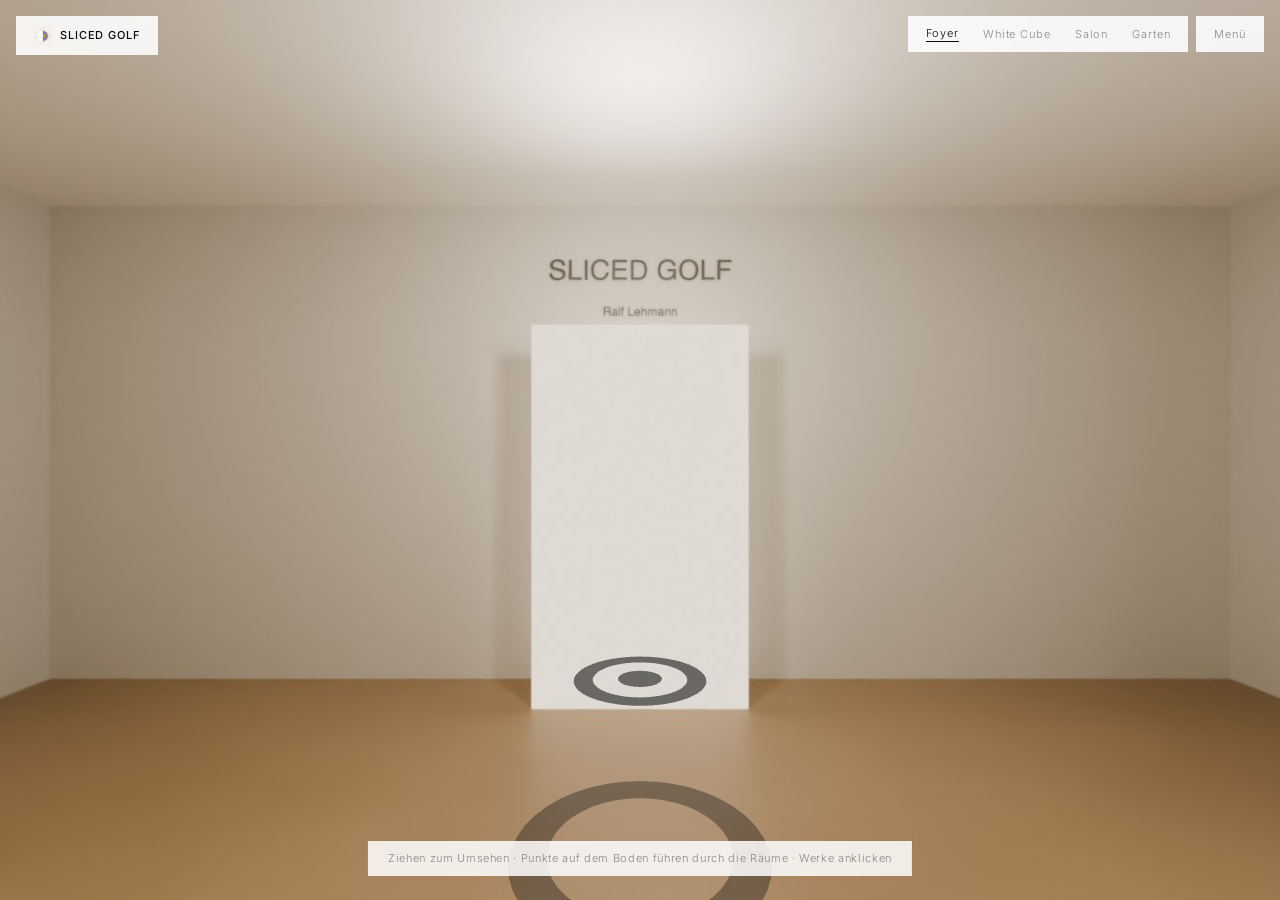
==== commit 877fcf43: "New Rooms" ====
--- a/index.html
+++ b/index.html
@@ -72,13 +72,15 @@
       <span class="nav-wordmark">SLICED GOLF</span>
     </a>
     <div class="g3d-topbar">
-      <div class="g3d-themes g3d-chip" role="group" aria-label="Umgebung wählen">
-        <button class="filter-btn is-active" data-theme="white-cube">White Cube</button>
-        <button class="filter-btn" data-theme="salon">Salon</button>
+      <div class="g3d-themes g3d-chip" role="group" aria-label="Raum wählen">
+        <button class="filter-btn is-active" data-room="foyer">Foyer</button>
+        <button class="filter-btn" data-room="white-cube">White Cube</button>
+        <button class="filter-btn" data-room="salon">Salon</button>
+        <button class="filter-btn" data-room="garten">Garten</button>
       </div>
       <button class="nav-burger g3d-chip" aria-label="Navigation öffnen" aria-expanded="false">Menü</button>
     </div>
-    <p id="g3d-hint" class="g3d-hint">Ziehen zum Umsehen · Punkte auf dem Boden führen durch die Galerie · Werke anklicken</p>
+    <p id="g3d-hint" class="g3d-hint">Ziehen zum Umsehen · Punkte auf dem Boden führen durch die Räume · Werke anklicken</p>
     <aside id="g3d-info" class="g3d-info" aria-live="polite">
       <button id="g3d-info-close" class="g3d-info-close" aria-label="Schliessen">✕</button>
       <h2 id="g3d-info-title" class="g3d-info-title"></h2>
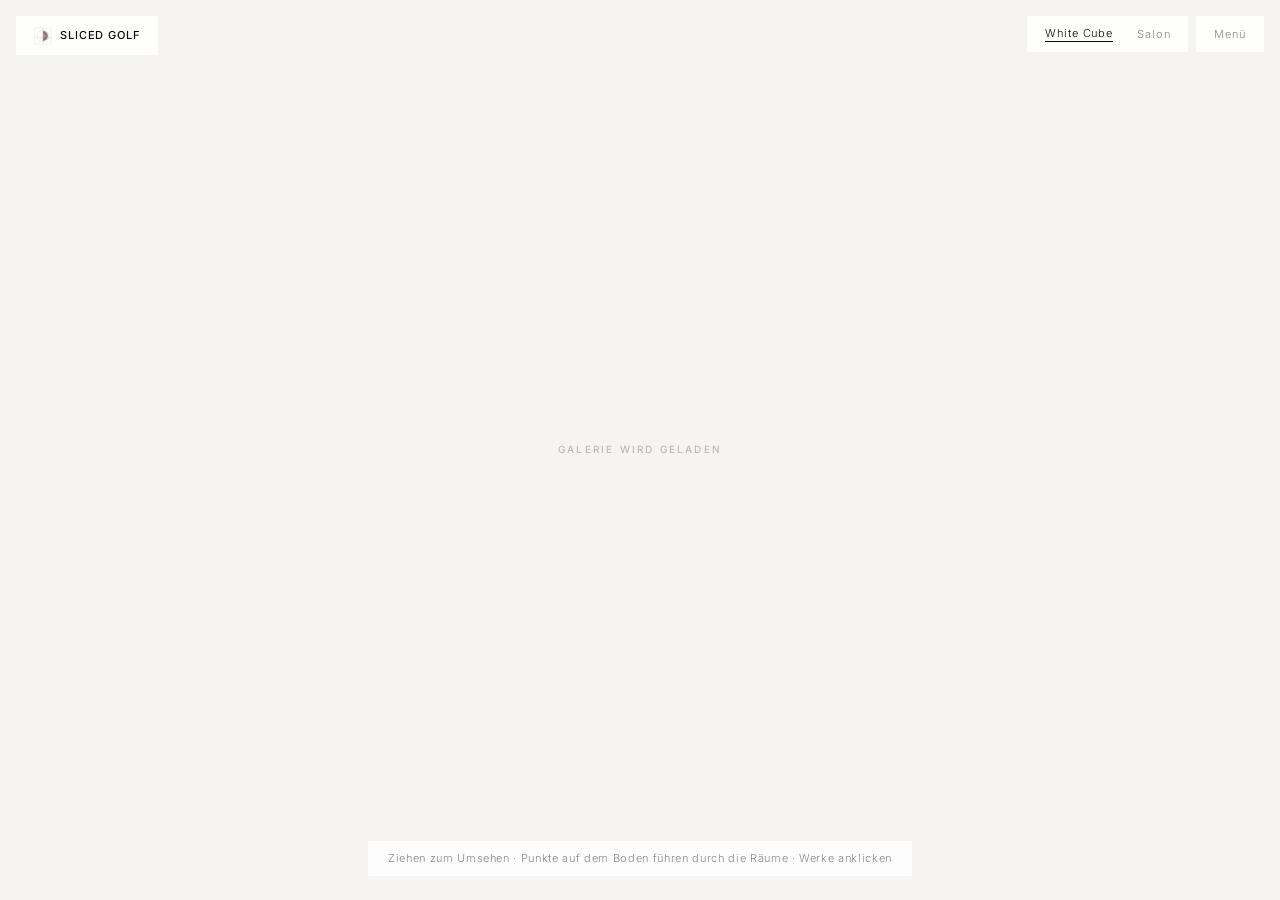
==== commit ecc28f11: "." ====
--- a/index.html
+++ b/index.html
@@ -72,11 +72,9 @@
       <span class="nav-wordmark">SLICED GOLF</span>
     </a>
     <div class="g3d-topbar">
-      <div class="g3d-themes g3d-chip" role="group" aria-label="Raum wählen">
-        <button class="filter-btn is-active" data-room="foyer">Foyer</button>
-        <button class="filter-btn" data-room="white-cube">White Cube</button>
-        <button class="filter-btn" data-room="salon">Salon</button>
-        <button class="filter-btn" data-room="garten">Garten</button>
+      <div class="g3d-themes g3d-chip" role="group" aria-label="Szene wählen">
+        <button class="filter-btn is-active" data-scene="white-cube">White Cube</button>
+        <button class="filter-btn" data-scene="salon">Salon</button>
       </div>
       <button class="nav-burger g3d-chip" aria-label="Navigation öffnen" aria-expanded="false">Menü</button>
     </div>
